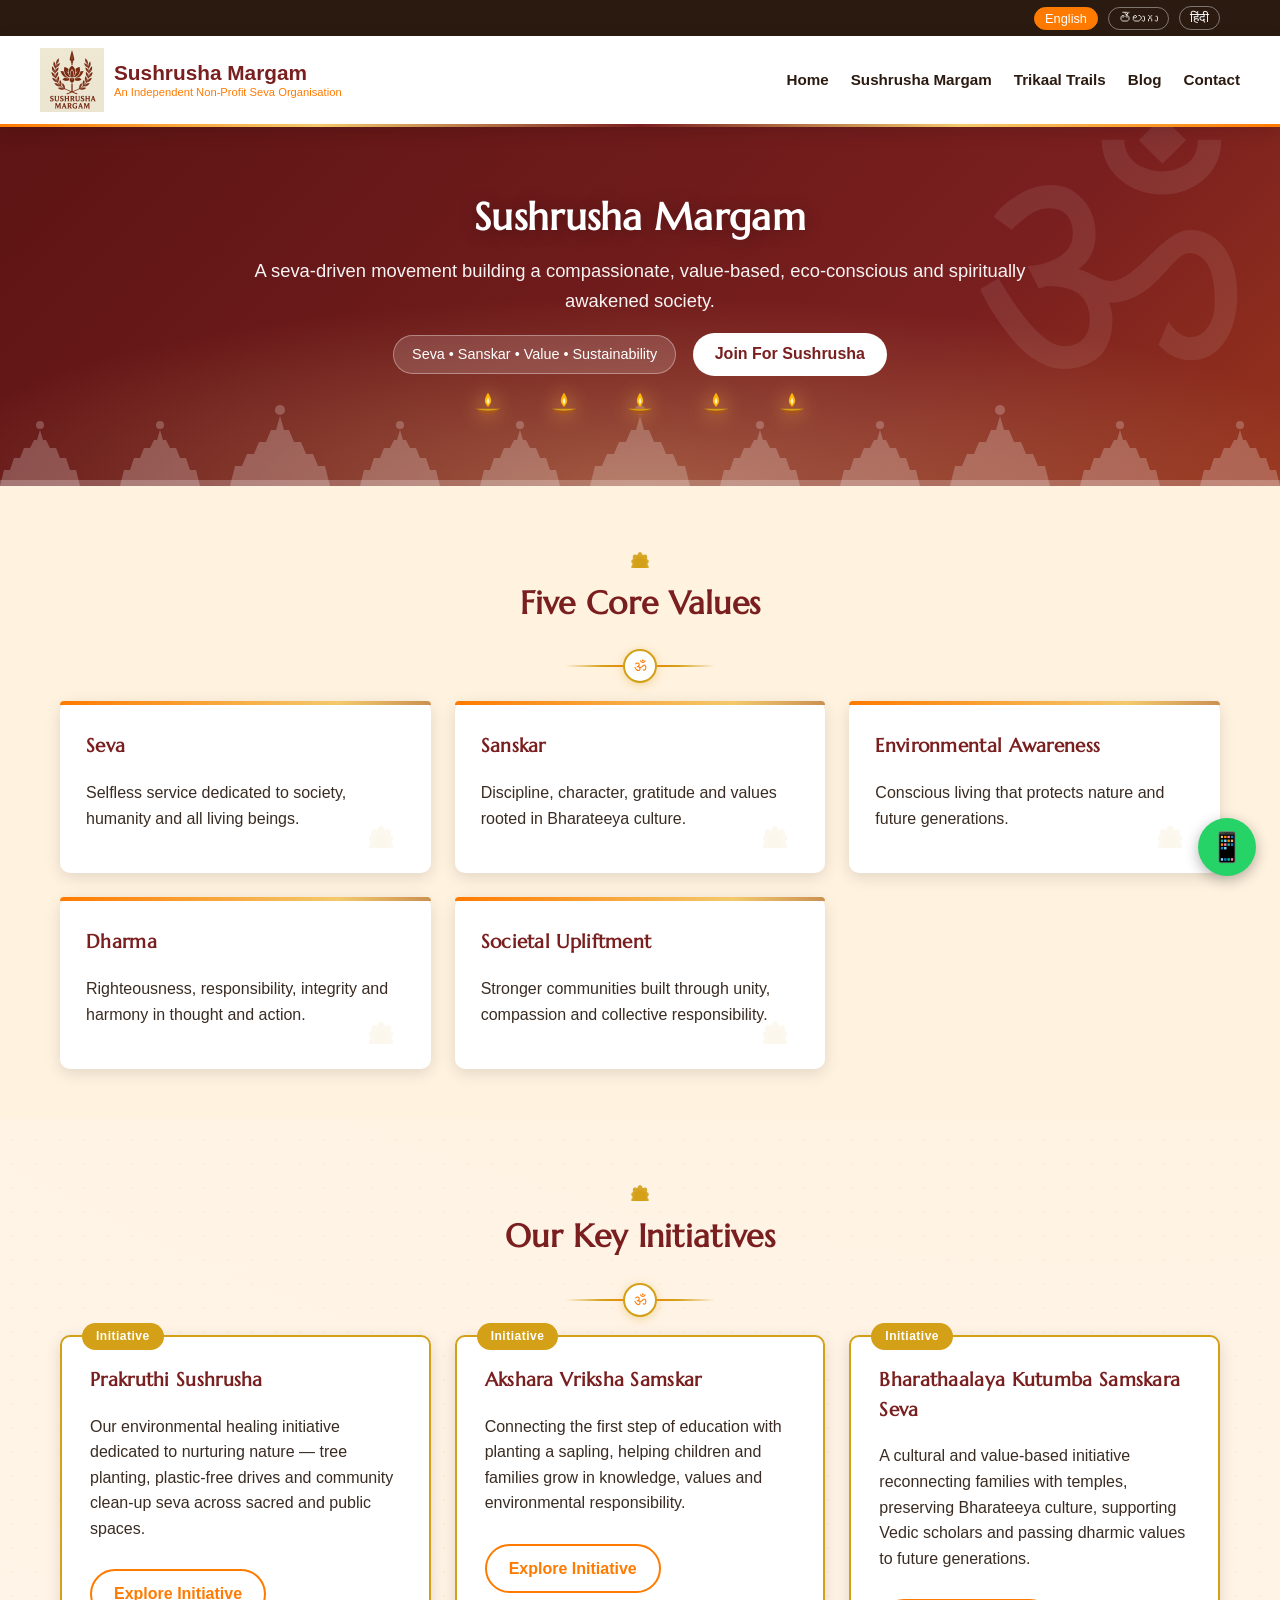
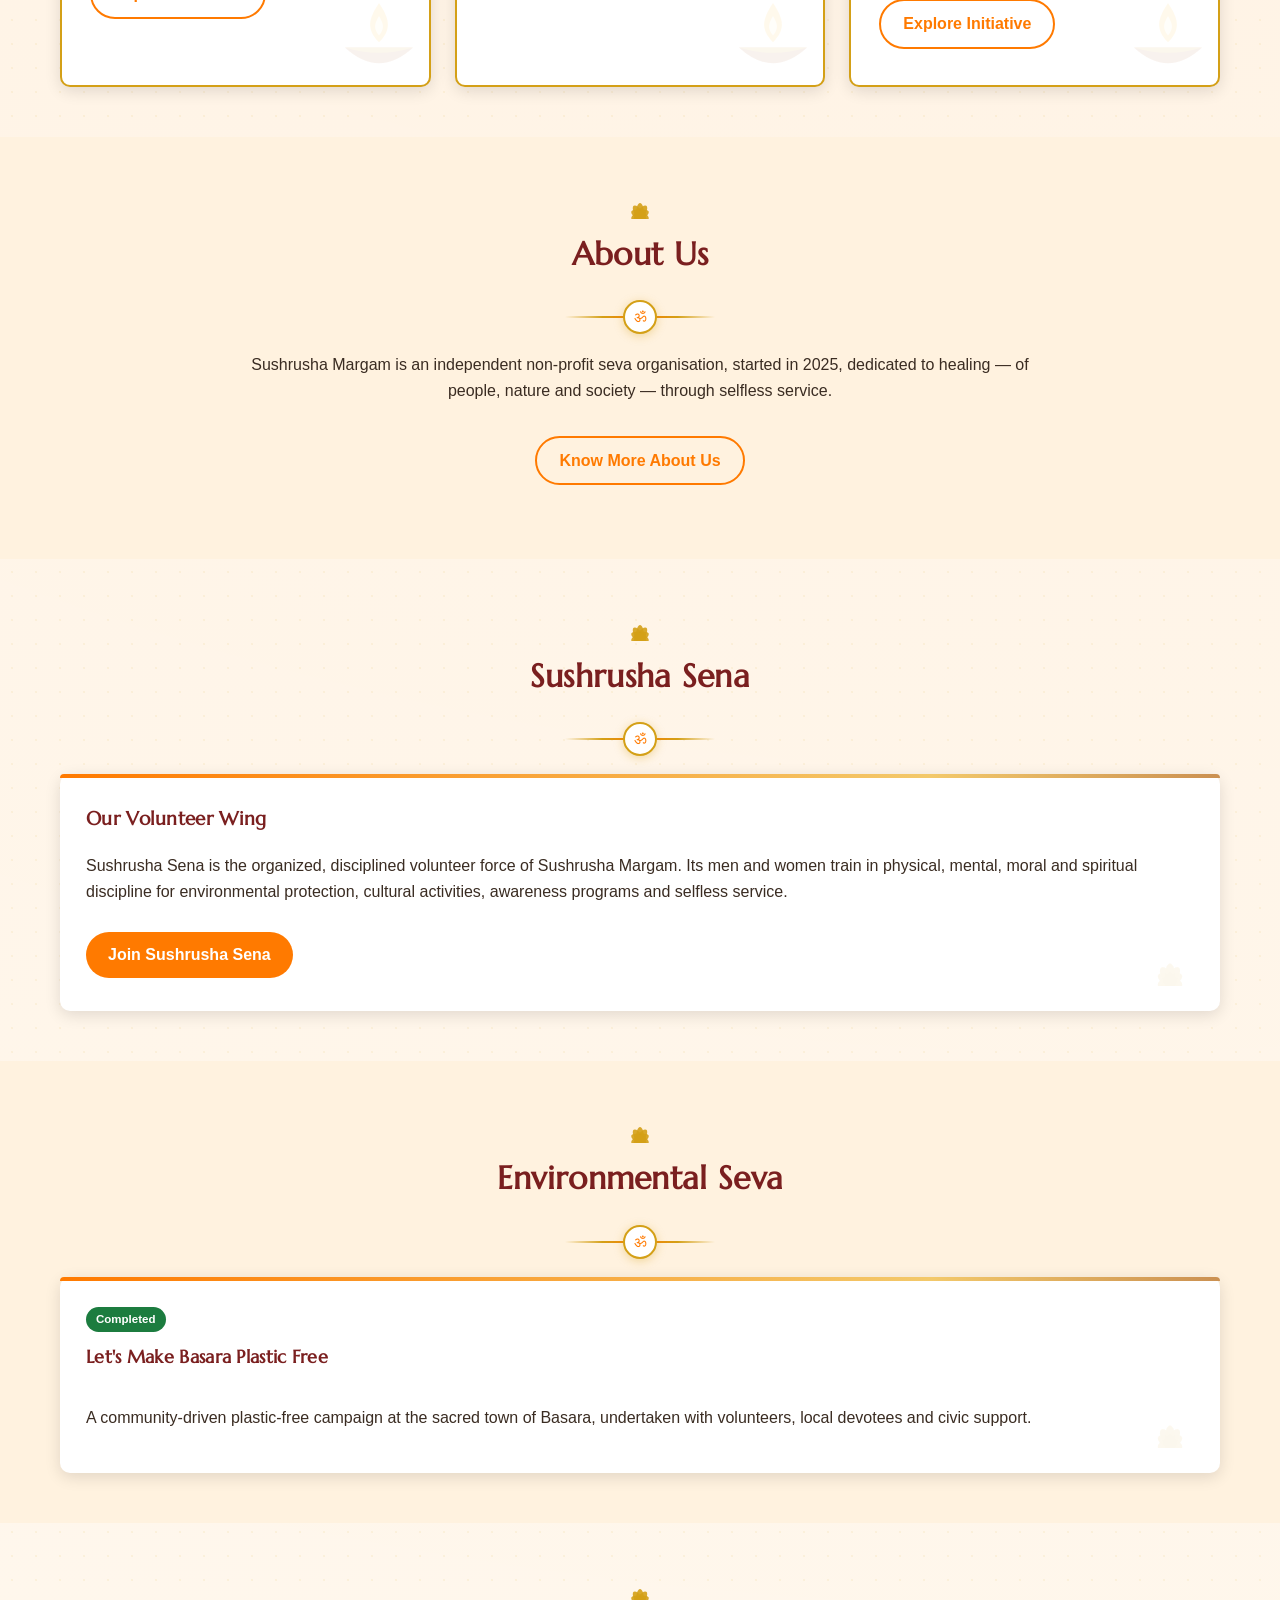
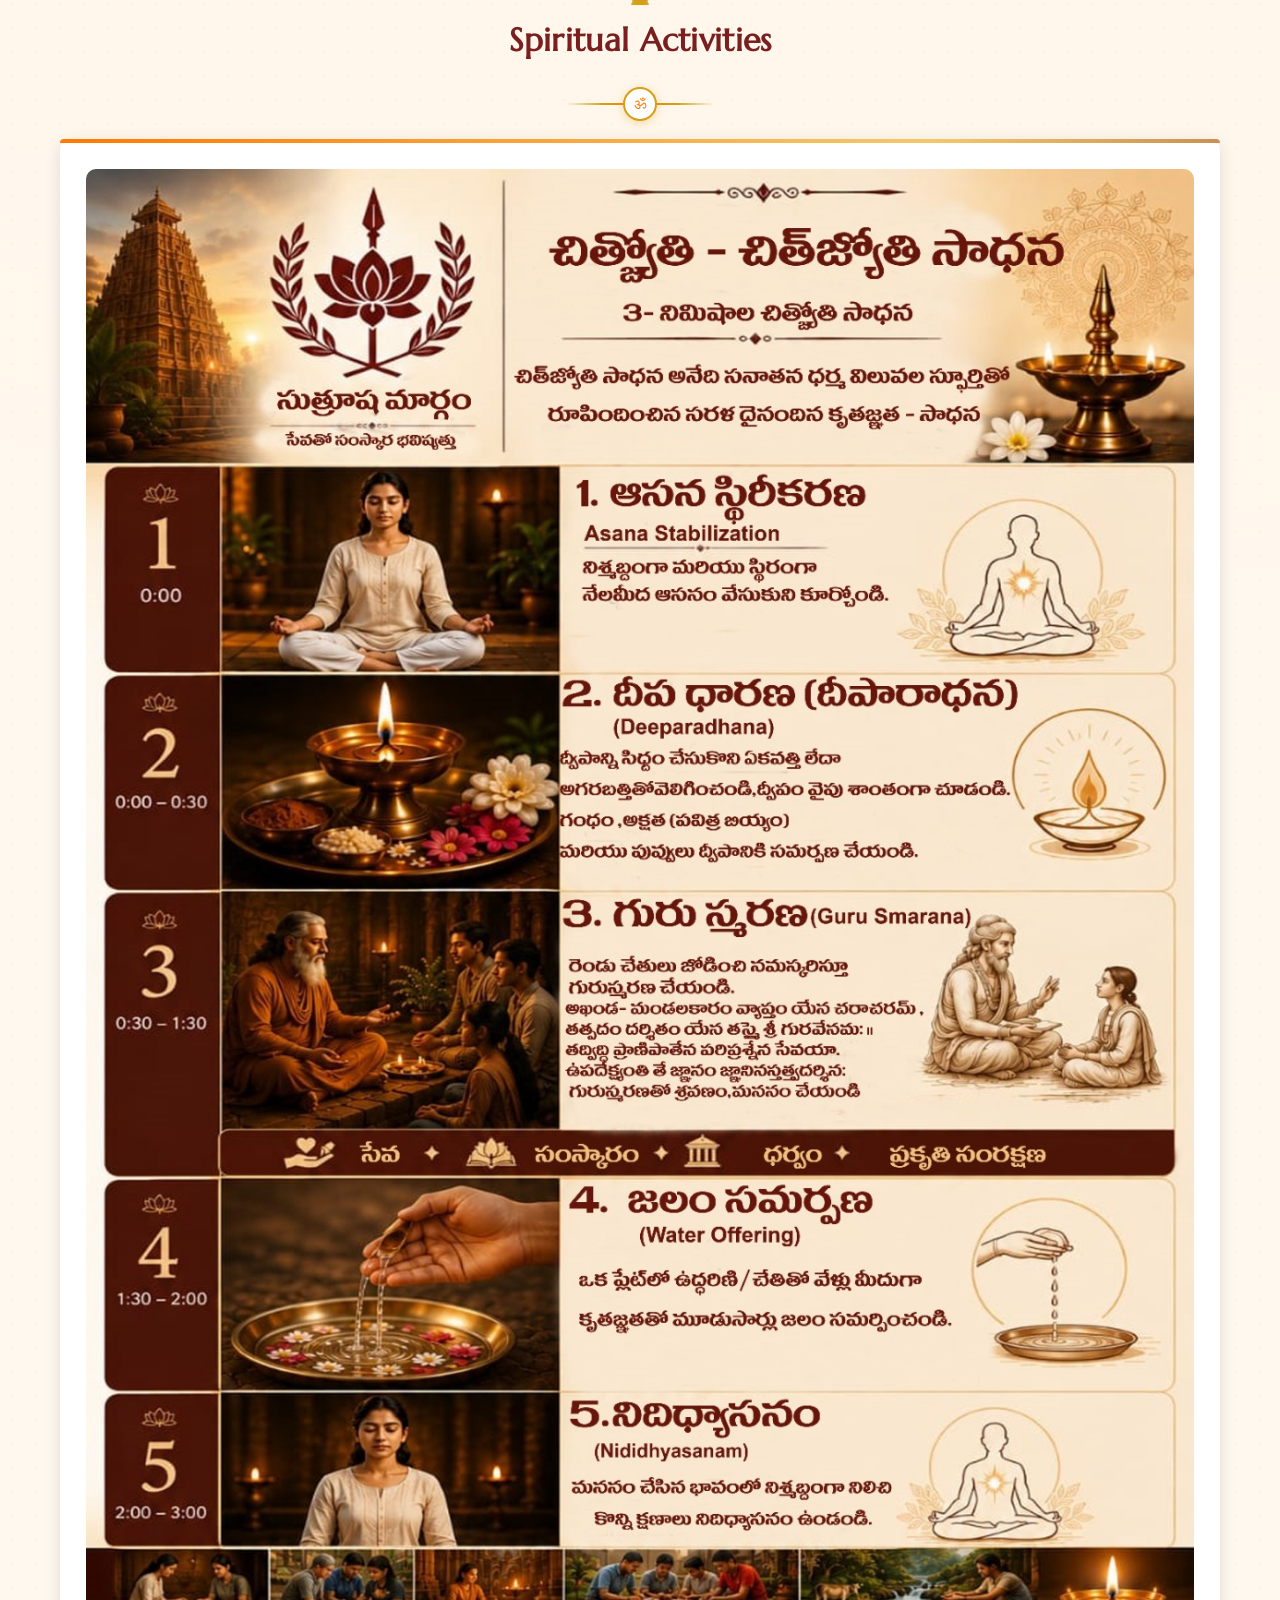
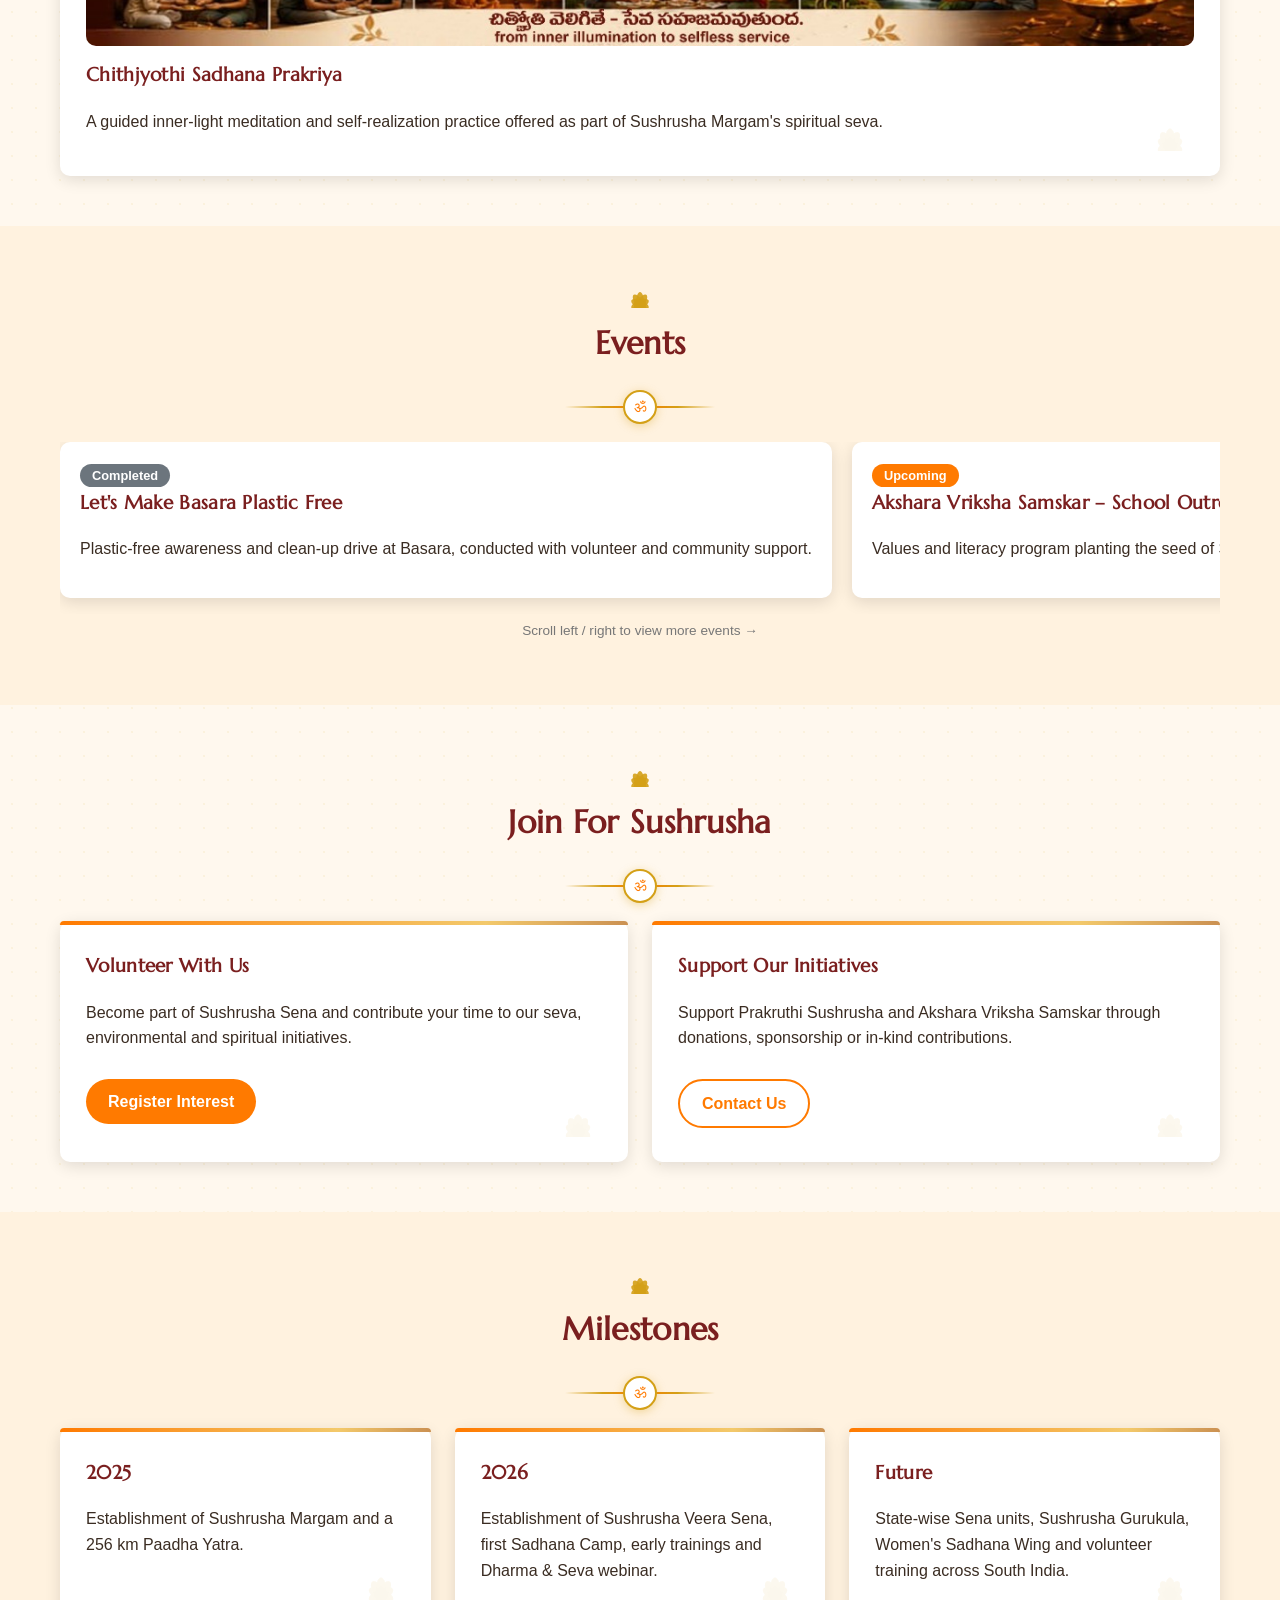
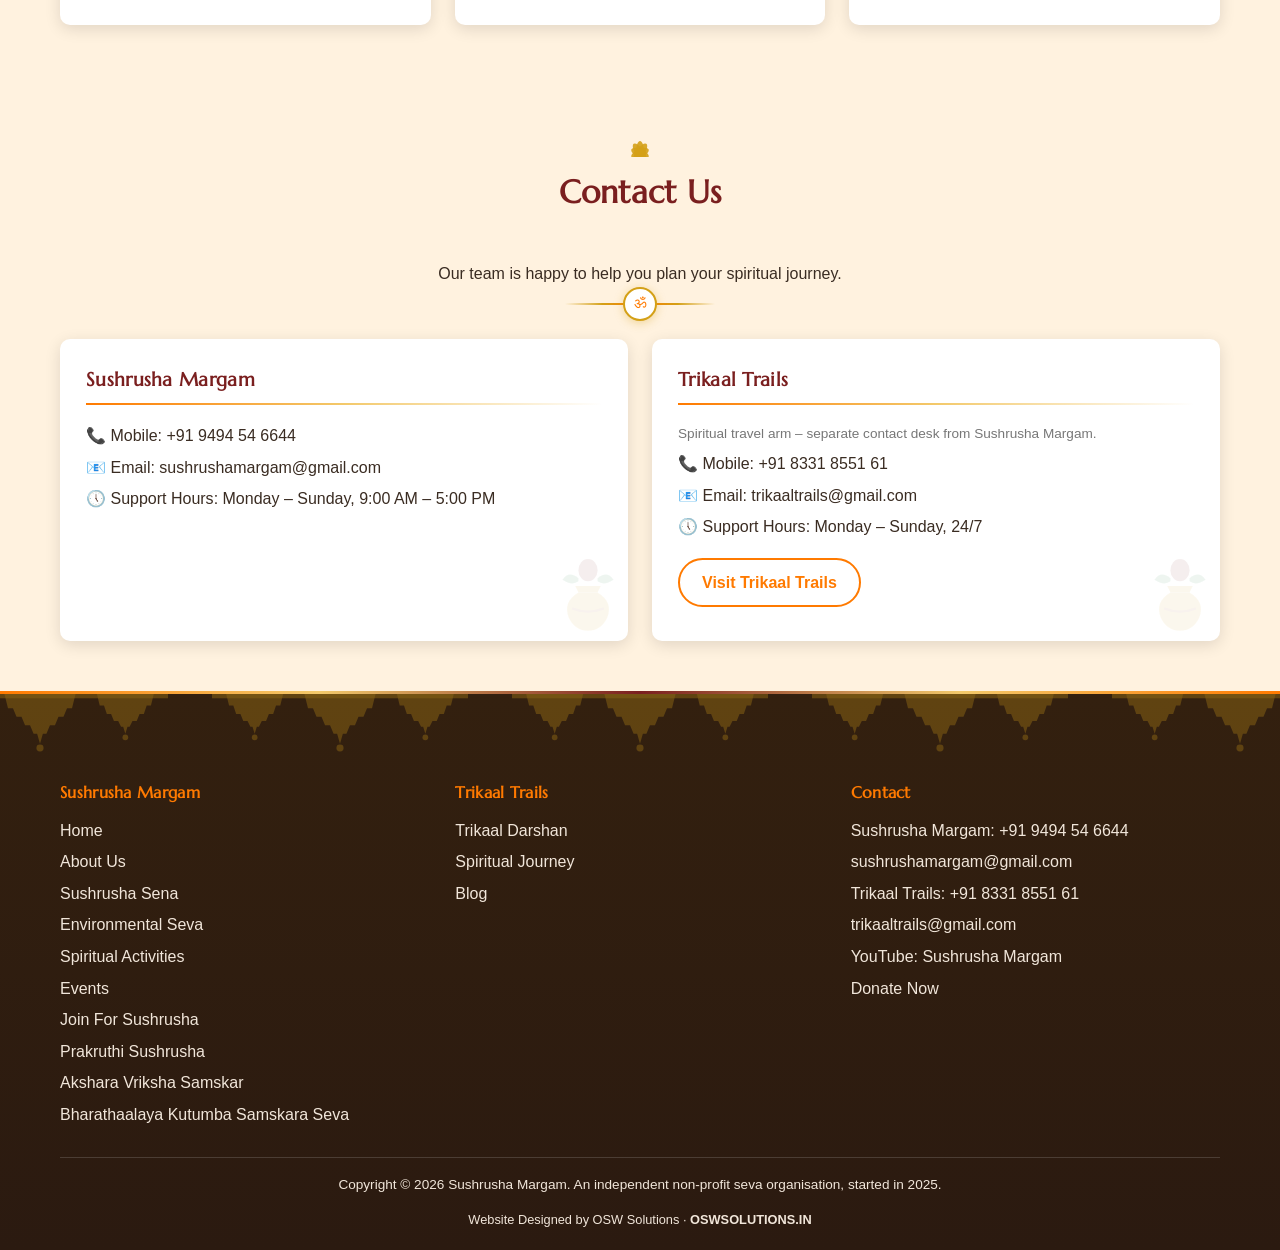
==== index.html @ a2e9e889 "Initial commit: Orion Solwings site Static site with landing page, about, blog, and program pages (T" ====
<!DOCTYPE html>
<html lang="en">
<head>
<meta charset="UTF-8">
<meta name="viewport" content="width=device-width, initial-scale=1.0">
<title>Sushrusha Margam &ndash; Seva, Nature &amp; Spirituality</title>
<link rel="stylesheet" href="css/style.css">
</head>
<body>

<div class="lang-bar">
  <div class="container">
    <button data-lang="en" class="active">English</button>
    <button data-lang="te">తెలుగు</button>
    <button data-lang="hi">हिंदी</button>
  </div>
</div>

<header class="site-header">
  <div class="container nav-wrap">
    <div class="logo">
      <img src="assets/sushrusha margam.jpeg" alt="Sushrusha Margam logo">
      <span class="logo-copy">Sushrusha Margam
      <span class="sub">An Independent Non-Profit Seva Organisation</span>
      </span>
    </div>
    <button class="nav-toggle" aria-label="Toggle navigation">&#9776;</button>
    <nav class="main-nav">
      <ul>
        <li><a href="index.html" data-i18n="nav.home">Home</a></li>
        <li class="has-dropdown">
          <a href="#sushrusha" data-i18n="nav.sushrusha">Sushrusha Margam</a>
          <ul class="dropdown-menu">
            <li><a href="about.html">About Us</a></li>
            <li><a href="#sena">Sushrusha Sena</a></li>
            <li><a href="prakruthi-sushrusha.html">Environmental Seva</a></li>
            <li><a href="#spiritual">Spiritual Activities</a></li>
            <li><a href="#events">Events</a></li>
            <li><a href="#join">Join Sushrusha</a></li>
          </ul>
        </li>
        <li class="has-dropdown">
          <a href="trikaal-trails.html" data-i18n="nav.trikaal">Trikaal Trails</a>
          <ul class="dropdown-menu">
            <li><a href="trikaal-trails.html#journeys" data-i18n="nav.trikaalDarshan">Trikaal Darshan</a></li>
            <li><a href="trikaal-trails.html#packages" data-i18n="nav.spiritualJourney">Spiritual Journey</a></li>
          </ul>
        </li>
        <li><a href="blog.html" data-i18n="nav.blog">Blog</a></li>
        <li><a href="#contact" data-i18n="nav.contact">Contact</a></li>
      </ul>
    </nav>
  </div>
</header>

<section class="hero" id="sushrusha">
  <div class="container">
    <h1 data-i18n="home.hero.title">Sushrusha Margam</h1>
    <p class="tagline">A seva-driven movement building a compassionate, value-based, eco-conscious and spiritually awakened society.</p>
    <div class="badge">Seva &bull; Sanskar &bull; Value &bull; Sustainability</div>
    <a href="https://forms.gle/1nZTn87Z29sHKEpX9" class="btn hero-btn" target="_blank" rel="noopener">Join For Sushrusha</a>
  </div>
</section>

<section class="alt" id="values">
  <div class="container">
    <div class="section-title">
      <h2>Five Core Values</h2>
      <div class="underline"></div>
    </div>
    <div class="grid">
      <div class="card"><h3>Seva</h3><p>Selfless service dedicated to society, humanity and all living beings.</p></div>
      <div class="card"><h3>Sanskar</h3><p>Discipline, character, gratitude and values rooted in Bharateeya culture.</p></div>
      <div class="card"><h3>Environmental Awareness</h3><p>Conscious living that protects nature and future generations.</p></div>
      <div class="card"><h3>Dharma</h3><p>Righteousness, responsibility, integrity and harmony in thought and action.</p></div>
      <div class="card"><h3>Societal Upliftment</h3><p>Stronger communities built through unity, compassion and collective responsibility.</p></div>
    </div>
  </div>
</section>

<!-- ===== Two Key Initiatives (highlighted) ===== -->
<section>
  <div class="container">
    <div class="section-title">
      <h2 data-i18n="home.initiatives.title">Our Key Initiatives</h2>
      <div class="underline"></div>
    </div>
    <div class="initiatives">
      <div class="initiative-card">
        <span class="tag" data-i18n="home.initiatives.prakruthi.tag">Initiative</span>
        <h3 data-i18n="home.initiatives.prakruthi.title">Prakruthi Sushrusha</h3>
        <p data-i18n="home.initiatives.prakruthi.desc">Our environmental healing initiative dedicated to nurturing
        nature &mdash; tree planting, plastic-free drives and community clean-up seva across sacred and public
        spaces.</p>
        <a href="prakruthi-sushrusha.html" class="btn outline">Explore Initiative</a>
      </div>
      <div class="initiative-card">
        <span class="tag" data-i18n="home.initiatives.akshara.tag">Initiative</span>
        <h3>Akshara Vriksha Samskar</h3>
        <p>Connecting the first step of education with planting a sapling, helping children and families grow in
        knowledge, values and environmental responsibility.</p>
        <a href="akshara-vriksha-samskar.html" class="btn outline">Explore Initiative</a>
      </div>
      <div class="initiative-card">
        <span class="tag">Initiative</span>
        <h3>Bharathaalaya Kutumba Samskara Seva</h3>
        <p>A cultural and value-based initiative reconnecting families with temples, preserving Bharateeya culture,
        supporting Vedic scholars and passing dharmic values to future generations.</p>
        <a href="bharathaalaya-seva.html" class="btn outline">Explore Initiative</a>
      </div>
    </div>
  </div>
</section>

<!-- ===== About Us ===== -->
<section class="alt" id="about">
  <div class="container">
    <div class="section-title">
      <h2 data-i18n="nav.about">About Us</h2>
      <div class="underline"></div>
    </div>
    <p data-i18n="home.footer.about" style="max-width:800px;margin:0 auto;text-align:center;">Sushrusha Margam is an
  independent, non-profit, dharma-based spiritual seva organization dedicated to nurturing disciplined individuals,
  responsible families and value-based communities through Seva, Dharma, discipline and spiritual awareness.</p>
    <p style="text-align:center;margin-top:20px;"><a href="about.html" class="btn outline">Know More About Us</a></p>
  </div>
</section>

<!-- ===== Sushrusha Sena ===== -->
<section id="sena">
  <div class="container">
    <div class="section-title">
      <h2 data-i18n="nav.sena">Sushrusha Sena</h2>
      <div class="underline"></div>
    </div>
    <div class="grid">
      <div class="card">
        <h3>Our Volunteer Wing</h3>
        <p>Sushrusha Sena is the organized, disciplined volunteer force of Sushrusha Margam. Its men and women train
        in physical, mental, moral and spiritual discipline for environmental protection, cultural activities,
        awareness programs and selfless service.</p>
        <a href="https://forms.gle/1nZTn87Z29sHKEpX9" class="btn" target="_blank" rel="noopener">Join Sushrusha Sena</a>
      </div>
    </div>
  </div>
</section>

<!-- ===== Environmental Seva ===== -->
<section class="alt" id="environmental">
  <div class="container">
    <div class="section-title">
      <h2 data-i18n="home.env.title">Environmental Seva</h2>
      <div class="underline"></div>
    </div>
    <div class="grid">
      <div class="card package-card">
        <span class="status" data-i18n="home.env.basara.status">Completed</span>
        <h3 data-i18n="home.env.basara.title">Let's Make Basara Plastic Free</h3>
        <p data-i18n="home.env.basara.desc">A community-driven plastic-free campaign at the sacred town of Basara,
        undertaken with volunteers, local devotees and civic support.</p>
      </div>
    </div>
  </div>
</section>

<!-- ===== Spiritual Activities ===== -->
<section id="spiritual">
  <div class="container">
    <div class="section-title">
      <h2 data-i18n="nav.spiritual">Spiritual Activities</h2>
      <div class="underline"></div>
    </div>
    <div class="grid">
      <div class="card">
        <img class="responsive" src="assets/WhatsApp Image 2026-08-13 at 3.52.43 PM.jpeg"
             alt="Chithjyothi Sadhana Prakriya"
             style="border-radius:var(--radius);margin-bottom:14px;">
        <h3 data-i18n="home.chithjyothi.title">Chithjyothi Sadhana Prakriya</h3>
        <p data-i18n="home.chithjyothi.desc">A guided inner-light meditation and self-realization practice offered
        as part of Sushrusha Margam's spiritual seva.</p>
      </div>
    </div>
  </div>
</section>

<!-- ===== Events (left-to-right scroll) ===== -->
<section class="alt" id="events">
  <div class="container">
    <div class="section-title">
      <h2 data-i18n="home.events.title">Events</h2>
      <div class="underline"></div>
    </div>
    <div class="events-scroll scroll-x">
      <div class="event-card">
        <span class="status-pill completed">Completed</span>
        <h3>Let's Make Basara Plastic Free</h3>
        <p>Plastic-free awareness and clean-up drive at Basara, conducted with volunteer and community support.</p>
      </div>
      <div class="event-card">
        <span class="status-pill upcoming">Upcoming</span>
        <h3>Akshara Vriksha Samskar &ndash; School Outreach</h3>
        <p>Values and literacy program planting the seed of Samskaram among young students.</p>
      </div>
      <div class="event-card">
        <span class="status-pill upcoming">Upcoming</span>
        <h3>Prakruthi Sushrusha &ndash; Tree Plantation Drive</h3>
        <p>Community tree-planting seva across public spaces and temple surroundings.</p>
      </div>
      <div class="event-card">
        <span class="status-pill upcoming">Upcoming</span>
        <h3>Chithjyothi Sadhana Prakriya &ndash; Meditation Camp</h3>
        <p>A guided group session of the inner-light meditation practice, open to all devotees.</p>
      </div>
    </div>
    <p class="scroll-hint" data-i18n="home.events.hint">Scroll left / right to view more events &rarr;</p>
  </div>
</section>

<!-- ===== Join For Sushrusha ===== -->
<section id="join">
  <div class="container">
    <div class="section-title">
      <h2 data-i18n="nav.join">Join For Sushrusha</h2>
      <div class="underline"></div>
    </div>
    <div class="grid">
      <div class="card">
        <h3>Volunteer With Us</h3>
        <p>Become part of Sushrusha Sena and contribute your time to our seva, environmental and spiritual
        initiatives.</p>
        <a href="https://forms.gle/1nZTn87Z29sHKEpX9" class="btn" target="_blank" rel="noopener">Register Interest</a>
      </div>
      <div class="card">
        <h3>Support Our Initiatives</h3>
        <p>Support Prakruthi Sushrusha and Akshara Vriksha Samskar through donations, sponsorship or in-kind
        contributions.</p>
        <a href="#contact" class="btn outline">Contact Us</a>
      </div>
    </div>
  </div>
</section>

<section class="alt" id="milestones">
  <div class="container">
    <div class="section-title">
      <h2>Milestones</h2>
      <div class="underline"></div>
    </div>
    <div class="grid">
      <div class="card"><h3>2025</h3><p>Establishment of Sushrusha Margam and a 256 km Paadha Yatra.</p></div>
      <div class="card"><h3>2026</h3><p>Establishment of Sushrusha Veera Sena, first Sadhana Camp, early trainings and Dharma &amp; Seva webinar.</p></div>
      <div class="card"><h3>Future</h3><p>State-wise Sena units, Sushrusha Gurukula, Women's Sadhana Wing and volunteer training across South India.</p></div>
    </div>
  </div>
</section>

<!-- ===== Contact ===== -->
<section class="alt" id="contact">
  <div class="container">
    <div class="section-title">
      <h2 data-i18n="contact.title">Contact Us</h2>
      <p data-i18n="contact.desc">Our team is happy to help you plan your spiritual journey.</p>
      <div class="underline"></div>
    </div>
    <div class="contact-grid">
      <div class="contact-card">
        <h3 data-i18n="contact.sushrusha">Sushrusha Margam</h3>
        <p>&#128222; <span data-i18n="contact.mobile">Mobile</span>: +91 9494 54 6644</p>
        <p>&#128231; <span data-i18n="contact.email">Email</span>: sushrushamargam@gmail.com</p>
        <p>&#128340; <span data-i18n="contact.hours">Support Hours</span>: <span data-i18n="contact.sushrushaHours">Monday &ndash; Sunday, 9:00 AM &ndash; 5:00 PM</span></p>
      </div>
      <div class="contact-card">
        <h3 data-i18n="contact.trikaal">Trikaal Trails</h3>
        <p style="font-size:0.85rem;color:#777;">Spiritual travel arm &ndash; separate contact desk from Sushrusha Margam.</p>
        <p>&#128222; <span data-i18n="contact.mobile">Mobile</span>: +91 8331 8551 61</p>
        <p>&#128231; <span data-i18n="contact.email">Email</span>: trikaaltrails@gmail.com</p>
        <p>&#128340; <span data-i18n="contact.hours">Support Hours</span>: <span data-i18n="contact.trikaalHours">Monday &ndash; Sunday, 9:00 AM &ndash; 5:00 PM</span></p>
        <a href="trikaal-trails.html" class="btn outline">Visit Trikaal Trails</a>
      </div>
    </div>
  </div>
</section>

<footer class="site-footer">
  <div class="container">
    <div class="footer-grid">
      <div>
        <h4>Sushrusha Margam</h4>
        <ul>
          <li><a href="index.html">Home</a></li>
          <li><a href="about.html">About Us</a></li>
          <li><a href="#sena">Sushrusha Sena</a></li>
          <li><a href="#environmental">Environmental Seva</a></li>
          <li><a href="#spiritual">Spiritual Activities</a></li>
          <li><a href="#events">Events</a></li>
          <li><a href="#join">Join For Sushrusha</a></li>
          <li><a href="prakruthi-sushrusha.html">Prakruthi Sushrusha</a></li>
          <li><a href="akshara-vriksha-samskar.html">Akshara Vriksha Samskar</a></li>
          <li><a href="bharathaalaya-seva.html">Bharathaalaya Kutumba Samskara Seva</a></li>
        </ul>
      </div>
      <div>
        <h4>Trikaal Trails</h4>
        <ul>
          <li><a href="trikaal-trails.html">Trikaal Darshan</a></li>
          <li><a href="trikaal-trails.html#packages">Spiritual Journey</a></li>
          <li><a href="blog.html">Blog</a></li>
        </ul>
      </div>
      <div>
        <h4>Contact</h4>
        <ul>
          <li>Sushrusha Margam: +91 9494 54 6644</li>
          <li>sushrushamargam@gmail.com</li>
          <li>Trikaal Trails: +91 8331 8551 61</li>
          <li>trikaaltrails@gmail.com</li>
          <li><a href="https://www.youtube.com/@SushrushaMargam" target="_blank" rel="noopener">YouTube: Sushrusha Margam</a></li>
          <li><a href="#contact">Donate Now</a></li>
        </ul>
      </div>
    </div>
    <p class="footer-bottom" data-i18n="footer.copyright">Copyright &copy; 2026 Sushrusha Margam. An independent non-profit seva organisation, started in 2025.</p>
    <p class="footer-credit">Website Designed by OSW Solutions &middot; <a href="https://oswsolutions.in" target="_blank" rel="noopener">OSWSOLUTIONS.IN</a></p>
  </div>
</footer>

<a href="https://wa.me/919494546644" target="_blank" rel="noopener" class="whatsapp-float" aria-label="Chat with Sushrusha Margam on WhatsApp">&#128241;</a>

<script src="js/i18n.js"></script>
<script src="js/main.js"></script>
</body>
</html>
---- css/style.css ----
/* ===== Shared styles for Sushrusha Margam / Trikaal Trails site ===== */
@import url('https://fonts.googleapis.com/css2?family=Marcellus&family=Noto+Serif+Telugu:wght@400;600;700&display=swap');

:root {
  --saffron: #ff7a00;
  --maroon: #7a1f1f;
  --gold: #d4a017;
  --cream: #fff8ee;
  --dark: #2b1a10;
  --text: #3a2c22;
  --green: #1c7c3f;
  --radius: 10px;
  --shadow: 0 4px 16px rgba(0,0,0,0.12);
}

* { box-sizing: border-box; }

body {
  margin: 0;
  font-family: 'Segoe UI', Tahoma, Verdana, sans-serif;
  color: var(--text);
  background: var(--cream);
  line-height: 1.6;
}

h1, h2, h3, h4 { color: var(--maroon); margin-top: 0; }

a { color: var(--saffron); text-decoration: none; }
a:hover { text-decoration: underline; }

img.responsive { max-width: 100%; height: auto; display: block; }

.container {
  max-width: 1200px;
  margin: 0 auto;
  padding: 0 20px;
}

/* ---- Top language bar ---- */
.lang-bar {
  background: var(--dark);
  color: #fff;
  font-size: 0.85rem;
  padding: 6px 0;
}
.lang-bar .container {
  display: flex;
  justify-content: flex-end;
  align-items: center;
  gap: 10px;
}
.lang-bar button {
  background: transparent;
  border: 1px solid rgba(255,255,255,0.4);
  color: #fff;
  padding: 3px 10px;
  border-radius: 20px;
  cursor: pointer;
  font-size: 0.8rem;
}
.lang-bar button.active,
.lang-bar button:hover {
  background: var(--saffron);
  border-color: var(--saffron);
}

/* ---- Header / Nav ---- */
header.site-header {
  background: #fff;
  box-shadow: var(--shadow);
  position: sticky;
  top: 0;
  z-index: 200;
}
.nav-wrap {
  display: flex;
  align-items: center;
  justify-content: space-between;
  padding: 12px 0;
}
.logo { display: flex; align-items: center; gap: 10px; font-weight: 700; color: var(--maroon); font-size: 1.3rem; }
.logo img { width: 64px; height: 64px; object-fit: contain; display: block; }
.logo-copy { display: flex; flex-direction: column; line-height: 1.2; }
.logo span.sub { display: block; font-size: 0.7rem; color: var(--saffron); font-weight: 400; }

nav.main-nav ul {
  list-style: none;
  display: flex;
  gap: 22px;
  margin: 0;
  padding: 0;
  align-items: center;
}
nav.main-nav li { position: relative; }
nav.main-nav a { color: var(--dark); font-weight: 600; font-size: 0.95rem; }
nav.main-nav a:hover { color: var(--saffron); text-decoration: none; }

nav.main-nav .dropdown-menu {
  display: none;
  position: absolute;
  top: 100%;
  left: 0;
  background: #fff;
  box-shadow: var(--shadow);
  border-radius: var(--radius);
  min-width: 200px;
  padding: 8px 0;
  list-style: none;
  margin: 0;
}
nav.main-nav li:hover .dropdown-menu { display: block; }
nav.main-nav .dropdown-menu li a { display: block; padding: 8px 16px; font-weight: 500; }

.nav-toggle { display: none; background: none; border: none; font-size: 1.6rem; cursor: pointer; color: var(--maroon); }

/* ---- Hero ---- */
.hero {
  background: linear-gradient(135deg, var(--maroon), var(--saffron));
  color: #fff;
  padding: 60px 0;
  text-align: center;
}
.hero h1 { color: #fff; font-size: 2.4rem; margin-bottom: 8px; }
.hero p.tagline { font-size: 1.15rem; opacity: 0.95; max-width: 800px; margin: 0 auto; }
.hero .badge { display: inline-block; margin-top: 14px; background: rgba(255,255,255,0.15); padding: 8px 18px; border-radius: 30px; font-size: 0.9rem; }
.hero .hero-btn { margin-left: 10px; background: #fff; color: var(--maroon); }
.hero .hero-btn:hover { background: var(--gold); color: #fff; }

/* ---- Tabs (Journey / Spiritual / Alone) ---- */
.tabs-nav {
  display: flex;
  justify-content: center;
  gap: 10px;
  flex-wrap: wrap;
  margin: 30px 0 10px;
}
.tabs-nav button {
  background: #fff;
  border: 2px solid var(--saffron);
  color: var(--saffron);
  padding: 10px 26px;
  border-radius: 30px;
  font-weight: 700;
  cursor: pointer;
  transition: 0.2s;
}
.tabs-nav button.active, .tabs-nav button:hover {
  background: var(--saffron);
  color: #fff;
}
.tab-panel { display: none; background: #fff; border-radius: var(--radius); box-shadow: var(--shadow); padding: 30px; max-width: 800px; margin: 0 auto 40px; text-align: center; }
.tab-panel.active { display: block; }
.tab-panel .callout { color: var(--maroon); font-weight: 800; letter-spacing: 1px; margin-top: 10px; font-size: 1.1rem; }

/* ---- Sections ---- */
section { padding: 50px 0; }
section.alt { background: #fff2df; }
.content-page .prose { max-width: 900px; }
.content-page .prose h2 { margin-bottom: 14px; }
.content-page .prose h3 { margin-top: 26px; }
.content-page .prose ul { padding-left: 22px; }
.content-page .prose li { margin-bottom: 8px; }
.content-page .callout { color: var(--maroon); font-weight: 800; letter-spacing: 0.4px; }
.section-title { text-align: center; margin-bottom: 34px; }
.section-title h2 { font-size: 2rem; }
.section-title .underline { width: 70px; height: 4px; background: var(--saffron); margin: 10px auto 0; border-radius: 4px; }

/* ---- Cards grid ---- */
.grid { display: grid; grid-template-columns: repeat(auto-fit, minmax(280px, 1fr)); gap: 24px; }
.card {
  background: #fff;
  border-radius: var(--radius);
  box-shadow: var(--shadow);
  padding: 26px;
  border-top: 4px solid var(--saffron);
}
.card ul { padding-left: 20px; margin: 12px 0; }
.card ul li { margin-bottom: 6px; }
.btn {
  display: inline-block;
  background: var(--saffron);
  color: #fff;
  padding: 10px 22px;
  border-radius: 30px;
  font-weight: 700;
  border: none;
  cursor: pointer;
  margin-top: 12px;
}
.btn:hover { background: var(--maroon); color: #fff; text-decoration: none; }
.btn.outline { background: transparent; color: var(--saffron); border: 2px solid var(--saffron); }
.btn.outline:hover { background: var(--saffron); color: #fff; }

/* ---- Initiatives highlight ---- */
.initiatives { display: grid; grid-template-columns: repeat(auto-fit, minmax(300px, 1fr)); gap: 24px; }
.initiative-card {
  background: #fff;
  border: 2px solid var(--gold);
  border-radius: var(--radius);
  padding: 28px;
  box-shadow: var(--shadow);
  position: relative;
}
.initiative-card .tag {
  position: absolute; top: -14px; left: 20px;
  background: var(--gold); color: #fff;
  padding: 4px 14px; border-radius: 20px; font-size: 0.75rem; font-weight: 700; letter-spacing: 0.5px;
}

/* ---- Package cards (Trikaal upcoming packages) ---- */
.package-card { display: flex; flex-direction: column; height: 100%; }
.package-card h3 { font-size: 1.15rem; }
.package-card .status {
  align-self: flex-start;
  background: var(--green);
  color: #fff;
  font-size: 0.72rem;
  font-weight: 700;
  padding: 3px 10px;
  border-radius: 20px;
  margin-bottom: 10px;
}
.package-card .status.completed { background: #6c757d; }
.package-card .meta { font-size: 0.88rem; color: #555; margin: 4px 0; }
.package-card .price { font-weight: 800; color: var(--maroon); font-size: 1.1rem; margin-top: auto; padding-top: 10px; }

/* ---- Journeys table + horizontal scroll ---- */
.scroll-x {
  overflow-x: auto;
  -webkit-overflow-scrolling: touch;
  cursor: grab;
  scroll-behavior: smooth;
  padding-bottom: 10px;
}
.scroll-x:active { cursor: grabbing; }
.scroll-x::-webkit-scrollbar { height: 8px; }
.scroll-x::-webkit-scrollbar-thumb { background: var(--saffron); border-radius: 4px; }

table.journeys-table {
  width: 100%;
  min-width: 700px;
  border-collapse: collapse;
  background: #fff;
  box-shadow: var(--shadow);
  border-radius: var(--radius);
  overflow: hidden;
}
table.journeys-table th, table.journeys-table td {
  padding: 14px 16px;
  text-align: left;
  border-bottom: 1px solid #eee;
  white-space: nowrap;
}
table.journeys-table th { background: var(--maroon); color: #fff; }
table.journeys-table tr:hover td { background: #fff2df; }
.status-pill { padding: 4px 12px; border-radius: 20px; font-size: 0.8rem; font-weight: 700; color: #fff; }
.status-pill.upcoming { background: var(--saffron); }
.status-pill.completed { background: #6c757d; }

.journey-filter { display: flex; justify-content: center; gap: 14px; margin-bottom: 24px; }
.journey-filter button { background: #fff; border: 2px solid var(--maroon); color: var(--maroon); padding: 8px 20px; border-radius: 30px; font-weight: 700; cursor: pointer; }
.journey-filter button.active { background: var(--maroon); color: #fff; }

/* ---- Events left-right scroll ---- */
.events-scroll {
  display: flex;
  gap: 20px;
  overflow-x: auto;
  padding-bottom: 16px;
  scroll-snap-type: x mandatory;
}
.events-scroll .event-card {
  scroll-snap-align: start;
  min-width: 280px;
  background: #fff;
  border-radius: var(--radius);
  box-shadow: var(--shadow);
  padding: 20px;
  flex: 0 0 auto;
}
.events-scroll .event-card .status { display: inline-block; margin-bottom: 8px; }
.scroll-hint { text-align: center; font-size: 0.85rem; color: #777; margin-top: 6px; }

/* ---- Journey detail sections ---- */
.journey-detail { background: #fff; border-radius: var(--radius); box-shadow: var(--shadow); padding: 32px; margin-bottom: 40px; scroll-margin-top: 100px; }
.journey-detail h3 { font-size: 1.5rem; }
.journey-detail .day-block { margin-bottom: 18px; padding-left: 14px; border-left: 3px solid var(--saffron); }
.journey-detail .day-block h4 { margin-bottom: 6px; color: var(--dark); }
.journey-detail .highlights ul { columns: 2; }
.note-box { background: #fff2df; border-left: 4px solid var(--gold); padding: 14px 18px; margin-top: 20px; font-size: 0.9rem; }

/* ---- Contact ---- */
.contact-grid { display: grid; grid-template-columns: repeat(auto-fit, minmax(300px, 1fr)); gap: 24px; }
.contact-card { background: #fff; border-radius: var(--radius); box-shadow: var(--shadow); padding: 26px; }
.contact-card h3 { border-bottom: 2px solid var(--saffron); padding-bottom: 10px; }
.contact-card p { margin: 6px 0; }

form.enquiry { max-width: 600px; margin: 0 auto; background: #fff; padding: 30px; border-radius: var(--radius); box-shadow: var(--shadow); }
form.enquiry input, form.enquiry select, form.enquiry textarea {
  width: 100%; padding: 10px; margin-bottom: 14px; border: 1px solid #ddd; border-radius: 6px; font-family: inherit;
}

/* ---- Footer ---- */
footer.site-footer { background: var(--dark); color: #f1e6da; padding: 40px 0 20px; }
footer.site-footer h4 { color: var(--saffron); margin-bottom: 12px; }
footer.site-footer a { color: #f1e6da; }
.footer-grid { display: grid; grid-template-columns: repeat(auto-fit, minmax(220px, 1fr)); gap: 26px; margin-bottom: 24px; }
.footer-grid ul { list-style: none; padding: 0; margin: 0; }
.footer-grid ul li { margin-bottom: 6px; }
.footer-bottom { text-align: center; border-top: 1px solid rgba(255,255,255,0.15); padding-top: 16px; font-size: 0.85rem; }
.footer-credit { text-align: center; margin: 8px 0 0; font-size: 0.8rem; color: #f1e6da; }
.footer-credit a { color: var(--saffron); font-weight: 700; }
.destinations-list { font-size: 0.85rem; line-height: 1.8; opacity: 0.9; }

/* ---- WhatsApp float ---- */
.whatsapp-float {
  position: fixed;
  bottom: 24px;
  right: 24px;
  background: #25D366;
  width: 58px;
  height: 58px;
  border-radius: 50%;
  display: flex;
  align-items: center;
  justify-content: center;
  box-shadow: 0 4px 14px rgba(0,0,0,0.3);
  z-index: 500;
  font-size: 1.8rem;
  color: #fff;
}
.whatsapp-float:hover { transform: scale(1.08); text-decoration: none; }

/* ---- Responsive ---- */
@media (max-width: 900px) {
  nav.main-nav ul { position: absolute; top: 100%; left: 0; right: 0; background: #fff; flex-direction: column; align-items: flex-start; padding: 10px 20px; box-shadow: var(--shadow); display: none; }
  nav.main-nav ul.open { display: flex; }
  nav.main-nav li { width: 100%; }
  nav.main-nav .dropdown-menu { position: static; box-shadow: none; padding-left: 12px; display: none; }
  nav.main-nav li.open .dropdown-menu { display: block; }
  .nav-toggle { display: block; }
  .journey-detail .highlights ul { columns: 1; }
}

@media (max-width: 520px) {
  .logo img { width: 48px; height: 48px; }
  .logo { font-size: 1.05rem; }
  .logo span.sub { font-size: 0.6rem; }
  .hero .hero-btn { margin: 14px 0 0; }
}

/* =====================================================================
   DEVOTIONAL LAYER
   Temple-inspired typography, gold ornamentation and gentle motion.
   Everything below is additive - it re-skins the base styles above.
   ===================================================================== */

:root {
  --gold-light: #f3c96b;
  --gold-deep: #b8860b;
  --ease-soft: cubic-bezier(0.22, 0.61, 0.36, 1);
}

html { scroll-behavior: smooth; }

/* Fine gold lattice, like a temple floor pattern behind the cream. */
body {
  background-color: var(--cream);
  background-image:
    radial-gradient(circle, rgba(212,160,23,0.10) 0.5px, transparent 1.4px),
    radial-gradient(circle at 85% -10%, rgba(255,122,0,0.07), transparent 55%);
  background-size: 24px 24px, 100% 100%;
}

h1, h2, h3, h4 { font-family: 'Marcellus', 'Georgia', 'Segoe UI', serif; letter-spacing: 0.3px; }
:lang(te) body, html[lang="te"] body { font-family: 'Noto Serif Telugu', 'Segoe UI', sans-serif; }

/* ---- Header: gold thread + sticky shrink ---- */
header.site-header {
  border-bottom: 3px solid transparent;
  border-image: linear-gradient(90deg, var(--saffron), var(--gold-light), var(--maroon), var(--gold-light), var(--saffron)) 1;
  transition: box-shadow 0.35s var(--ease-soft), background 0.35s var(--ease-soft);
}
header.site-header.scrolled { background: rgba(255,255,255,0.94); backdrop-filter: blur(8px); box-shadow: 0 8px 24px rgba(122,31,31,0.16); }

/* Nav links draw a saffron thread on hover. */
nav.main-nav > ul > li > a { position: relative; padding-bottom: 4px; transition: color 0.25s; }
nav.main-nav > ul > li > a::after {
  content: '';
  position: absolute; left: 0; bottom: 0; height: 2px; width: 0;
  background: linear-gradient(90deg, var(--saffron), var(--gold-light));
  border-radius: 2px;
  transition: width 0.3s var(--ease-soft);
}
nav.main-nav > ul > li > a:hover::after { width: 100%; }

@media (min-width: 901px) {
  nav.main-nav .dropdown-menu {
    display: block;
    opacity: 0; visibility: hidden;
    transform: translateY(12px);
    transition: opacity 0.25s var(--ease-soft), transform 0.25s var(--ease-soft), visibility 0.25s;
    border-top: 3px solid var(--saffron);
  }
  nav.main-nav li:hover .dropdown-menu { opacity: 1; visibility: visible; transform: translateY(0); }
  nav.main-nav .dropdown-menu li a { transition: background 0.2s, padding-left 0.25s var(--ease-soft); }
  nav.main-nav .dropdown-menu li a:hover { background: #fff2df; padding-left: 22px; text-decoration: none; }
}

/* ---- Hero: slow aarti-like glow, Om watermark, falling petals ---- */
.hero {
  position: relative;
  overflow: hidden;
  background: linear-gradient(135deg, #5d1414 0%, var(--maroon) 32%, #c4551a 68%, var(--saffron) 100%);
  background-size: 220% 220%;
  animation: auraShift 20s ease-in-out infinite;
}
.hero::before {
  content: '\0950';
  position: absolute; right: 3%; top: 50%;
  transform: translateY(-50%);
  font-size: 20rem; line-height: 1;
  font-family: 'Noto Serif Telugu', serif;
  color: #fff; opacity: 0.08;
  pointer-events: none;
  animation: omBreath 7s ease-in-out infinite;
}
.hero::after {
  content: '';
  position: absolute; left: 50%; bottom: -55%;
  width: 120%; height: 110%;
  transform: translateX(-50%);
  background: radial-gradient(ellipse at center, rgba(255,214,140,0.30), transparent 62%);
  pointer-events: none;
  animation: diyaGlow 5s ease-in-out infinite;
}
.hero .container { position: relative; z-index: 2; }
.hero h1 { text-shadow: 0 2px 18px rgba(0,0,0,0.28); }
.hero .badge {
  border: 1px solid rgba(255,255,255,0.35);
  backdrop-filter: blur(4px);
  animation: badgeGlow 4s ease-in-out infinite;
}

.petal {
  position: absolute; top: -8%;
  width: 10px; height: 14px;
  background: linear-gradient(180deg, var(--gold-light), var(--saffron));
  border-radius: 50% 50% 50% 50% / 60% 60% 40% 40%;
  opacity: 0.75;
  pointer-events: none;
  z-index: 1;
  animation: petalFall linear infinite;
}

/* Badge + button sit on one row: align their middles, not their text baselines. */
.hero .badge, .hero .hero-btn {
  vertical-align: middle;
  margin-top: 18px;
  line-height: 1.4;
}
.hero .hero-btn { margin-left: 12px; }

/* ---- Section titles: gold ornament with an Om medallion ---- */
.section-title h2 { position: relative; display: inline-block; }
.section-title .underline {
  position: relative;
  width: 150px; height: 2px;
  background: linear-gradient(90deg, transparent, var(--gold), var(--saffron), var(--gold), transparent);
  border-radius: 0;
}
.section-title .underline::after {
  content: '\0950';
  position: absolute; left: 50%; top: 50%;
  transform: translate(-50%, -50%);
  width: 30px; height: 30px;
  display: flex; align-items: center; justify-content: center;
  background: #fff;
  color: var(--saffron);
  font-size: 0.95rem;
  border: 2px solid var(--gold);
  border-radius: 50%;
  box-shadow: 0 2px 10px rgba(212,160,23,0.35);
  animation: omSpinGlow 6s ease-in-out infinite;
}

/* ---- Cards: flowing gold crest, lift on hover ---- */
.card, .initiative-card, .contact-card, .journey-detail, .events-scroll .event-card {
  position: relative;
  transition: transform 0.4s var(--ease-soft), box-shadow 0.4s var(--ease-soft);
}
.card { border-top-color: transparent; }
.card::before {
  content: '';
  position: absolute; top: -4px; left: 0; right: 0; height: 4px;
  border-radius: var(--radius) var(--radius) 0 0;
  background: linear-gradient(90deg, var(--saffron), var(--gold-light), var(--maroon), var(--gold-light), var(--saffron));
  background-size: 300% 100%;
  animation: goldFlow 8s linear infinite;
}
.card:hover, .initiative-card:hover, .contact-card:hover, .events-scroll .event-card:hover {
  transform: translateY(-7px);
  box-shadow: 0 18px 38px rgba(122,31,31,0.18);
}
.initiative-card .tag { transition: transform 0.3s var(--ease-soft); }
.initiative-card:hover .tag { transform: translateY(-3px) scale(1.05); }
.contact-card h3 { border-bottom: none; position: relative; }
.contact-card h3::after {
  content: '';
  position: absolute; left: 0; bottom: 0; height: 2px; width: 100%;
  background: linear-gradient(90deg, var(--saffron), var(--gold-light), transparent);
}

/* ---- Buttons: lamp-light sweep ---- */
.btn, .tabs-nav button, .journey-filter button, .lang-bar button {
  position: relative;
  overflow: hidden;
  transition: transform 0.3s var(--ease-soft), background 0.3s, color 0.3s, box-shadow 0.3s;
}
.btn::after {
  content: '';
  position: absolute; top: 0; left: -130%;
  width: 55%; height: 100%;
  background: linear-gradient(120deg, transparent, rgba(255,255,255,0.5), transparent);
  transform: skewX(-22deg);
}
.btn:hover::after { animation: shineSweep 0.85s var(--ease-soft); }
.btn:hover { transform: translateY(-2px); box-shadow: 0 10px 22px rgba(255,122,0,0.32); }
.btn.outline:hover { box-shadow: 0 10px 22px rgba(122,31,31,0.22); }
.tabs-nav button:hover, .journey-filter button:hover { transform: translateY(-2px); box-shadow: 0 8px 18px rgba(255,122,0,0.25); }
.tabs-nav button.active { box-shadow: 0 8px 20px rgba(255,122,0,0.35); }

/* ---- Tabs / panels ---- */
.tab-panel { border-top: 4px solid transparent; }
.tab-panel.active { animation: riseIn 0.5s var(--ease-soft); }
.tab-panel .callout { color: var(--maroon); }

/* ---- Journeys table ---- */
table.journeys-table th { background: linear-gradient(135deg, #5d1414, var(--maroon)); letter-spacing: 0.4px; }
table.journeys-table tbody tr { transition: background 0.3s, box-shadow 0.3s; }
table.journeys-table tbody tr:hover { box-shadow: inset 4px 0 0 var(--saffron); }
.status-pill.upcoming { animation: pillPulse 2.6s ease-in-out infinite; }
.journey-detail .day-block { transition: border-color 0.3s, background 0.3s, padding-left 0.3s var(--ease-soft); border-radius: 0 6px 6px 0; }
.journey-detail .day-block:hover { border-left-color: var(--gold); background: #fff8ee; padding-left: 20px; }
.note-box { position: relative; }

/* ---- Footer: gold thread on top, links slide ---- */
footer.site-footer {
  border-top: 3px solid transparent;
  border-image: linear-gradient(90deg, var(--saffron), var(--gold-light), var(--maroon), var(--gold-light), var(--saffron)) 1;
  background: linear-gradient(180deg, #33200f, var(--dark));
}
.footer-grid ul li a { display: inline-block; transition: transform 0.25s var(--ease-soft), color 0.25s; }
.footer-grid ul li a:hover { transform: translateX(5px); color: var(--saffron); text-decoration: none; }

/* ---- WhatsApp float: gentle prayer-bell pulse ---- */
.whatsapp-float { transition: transform 0.3s var(--ease-soft), box-shadow 0.3s; }
.whatsapp-float::before {
  content: '';
  position: absolute; inset: 0;
  border-radius: 50%;
  box-shadow: 0 0 0 0 rgba(37,211,102,0.55);
  animation: bellRing 2.6s ease-out infinite;
}

/* ---- Back to top (created by main.js) ---- */
.to-top {
  position: fixed; bottom: 96px; right: 24px;
  width: 46px; height: 46px;
  display: flex; align-items: center; justify-content: center;
  background: linear-gradient(135deg, var(--saffron), var(--gold-deep));
  color: #fff; font-size: 1.2rem;
  border: none; border-radius: 50%;
  box-shadow: 0 4px 14px rgba(0,0,0,0.28);
  cursor: pointer; z-index: 499;
  opacity: 0; visibility: hidden; transform: translateY(14px);
  transition: opacity 0.35s var(--ease-soft), transform 0.35s var(--ease-soft), visibility 0.35s;
}
.to-top.show { opacity: 1; visibility: visible; transform: translateY(0); }
.to-top:hover { transform: translateY(-3px) scale(1.06); }

/* ---- Scroll reveal (class applied by main.js, so no-JS pages stay visible) ---- */
.reveal { opacity: 0; transform: translateY(26px); transition: opacity 0.75s var(--ease-soft), transform 0.75s var(--ease-soft); }
.reveal.in-view { opacity: 1; transform: none; }

/* ---- Keyframes ---- */
@keyframes auraShift {
  0%, 100% { background-position: 0% 50%; }
  50% { background-position: 100% 50%; }
}
@keyframes omBreath {
  0%, 100% { opacity: 0.07; transform: translateY(-50%) scale(1); }
  50% { opacity: 0.13; transform: translateY(-50%) scale(1.05); }
}
@keyframes diyaGlow {
  0%, 100% { opacity: 0.55; }
  50% { opacity: 1; }
}
@keyframes badgeGlow {
  0%, 100% { box-shadow: 0 0 0 rgba(255,214,140,0); }
  50% { box-shadow: 0 0 22px rgba(255,214,140,0.55); }
}
@keyframes omSpinGlow {
  0%, 100% { box-shadow: 0 2px 10px rgba(212,160,23,0.35); transform: translate(-50%, -50%) scale(1); }
  50% { box-shadow: 0 2px 20px rgba(255,122,0,0.6); transform: translate(-50%, -50%) scale(1.1); }
}
@keyframes goldFlow {
  0% { background-position: 0% 0; }
  100% { background-position: 300% 0; }
}
@keyframes shineSweep {
  0% { left: -130%; }
  100% { left: 130%; }
}
@keyframes riseIn {
  from { opacity: 0; transform: translateY(18px); }
  to { opacity: 1; transform: none; }
}
@keyframes pillPulse {
  0%, 100% { box-shadow: 0 0 0 0 rgba(255,122,0,0.5); }
  50% { box-shadow: 0 0 0 7px rgba(255,122,0,0); }
}
@keyframes bellRing {
  0% { box-shadow: 0 0 0 0 rgba(37,211,102,0.55); }
  70% { box-shadow: 0 0 0 18px rgba(37,211,102,0); }
  100% { box-shadow: 0 0 0 0 rgba(37,211,102,0); }
}
@keyframes petalFall {
  0% { transform: translateY(0) rotate(0deg); opacity: 0; }
  10% { opacity: 0.8; }
  100% { transform: translateY(420px) rotate(360deg); opacity: 0; }
}

@media (max-width: 900px) {
  .hero::before { font-size: 12rem; right: -4%; }
  .to-top { bottom: 90px; right: 18px; }
}

/* =====================================================================
   DEVOTIONAL ARTWORK
   Hand-drawn inline SVG (embedded as data URIs, so nothing loads from
   the network): temple gopurams, diyas, lotus and kalash motifs.
   ===================================================================== */

:root {
  /* Gopuram skyline - three stepped temple towers on a low wall. */
  --art-gopuram-light: url("data:image/svg+xml,%3Csvg xmlns='http://www.w3.org/2000/svg' viewBox='0 0 360 90'%3E%3Cg fill='%23ffffff' fill-opacity='0.22'%3E%3Cpath d='M20 90 L24 74 L30 74 L34 62 L40 62 L44 52 L50 52 L54 44 L57 44 L60 34 L63 44 L66 44 L70 52 L76 52 L80 62 L86 62 L90 74 L96 74 L100 90 Z'/%3E%3Ccircle cx='60' cy='29' r='4'/%3E%3Cpath d='M130 90 L135 70 L142 70 L147 58 L154 58 L159 46 L166 46 L171 34 L176 34 L180 20 L184 34 L189 34 L194 46 L201 46 L206 58 L213 58 L218 70 L225 70 L230 90 Z'/%3E%3Ccircle cx='180' cy='14' r='5'/%3E%3Cpath d='M260 90 L264 74 L270 74 L274 62 L280 62 L284 52 L290 52 L294 44 L297 44 L300 34 L303 44 L306 44 L310 52 L316 52 L320 62 L326 62 L330 74 L336 74 L340 90 Z'/%3E%3Ccircle cx='300' cy='29' r='4'/%3E%3Crect x='0' y='84' width='360' height='6'/%3E%3C/g%3E%3C/svg%3E");
  --art-gopuram-gold: url("data:image/svg+xml,%3Csvg xmlns='http://www.w3.org/2000/svg' viewBox='0 0 360 90'%3E%3Cg fill='%23d4a017' fill-opacity='0.55'%3E%3Cpath d='M20 90 L24 74 L30 74 L34 62 L40 62 L44 52 L50 52 L54 44 L57 44 L60 34 L63 44 L66 44 L70 52 L76 52 L80 62 L86 62 L90 74 L96 74 L100 90 Z'/%3E%3Ccircle cx='60' cy='29' r='4'/%3E%3Cpath d='M130 90 L135 70 L142 70 L147 58 L154 58 L159 46 L166 46 L171 34 L176 34 L180 20 L184 34 L189 34 L194 46 L201 46 L206 58 L213 58 L218 70 L225 70 L230 90 Z'/%3E%3Ccircle cx='180' cy='14' r='5'/%3E%3Cpath d='M260 90 L264 74 L270 74 L274 62 L280 62 L284 52 L290 52 L294 44 L297 44 L300 34 L303 44 L306 44 L310 52 L316 52 L320 62 L326 62 L330 74 L336 74 L340 90 Z'/%3E%3Ccircle cx='300' cy='29' r='4'/%3E%3Crect x='0' y='84' width='360' height='6'/%3E%3C/g%3E%3C/svg%3E");

  /* Lotus in bloom - five petals. */
  --art-lotus: url("data:image/svg+xml,%3Csvg xmlns='http://www.w3.org/2000/svg' viewBox='0 0 64 34'%3E%3Cg fill='%23d4a017' fill-opacity='0.9'%3E%3Cellipse cx='32' cy='30' rx='4.5' ry='13'/%3E%3Cellipse cx='32' cy='30' rx='4.5' ry='12' transform='rotate(34 32 30)'/%3E%3Cellipse cx='32' cy='30' rx='4.5' ry='12' transform='rotate(-34 32 30)'/%3E%3Cellipse cx='32' cy='30' rx='4.5' ry='10' transform='rotate(66 32 30)'/%3E%3Cellipse cx='32' cy='30' rx='4.5' ry='10' transform='rotate(-66 32 30)'/%3E%3C/g%3E%3C/svg%3E");
  --art-lotus-bullet: url("data:image/svg+xml,%3Csvg xmlns='http://www.w3.org/2000/svg' viewBox='0 0 20 20'%3E%3Cg fill='%23ff7a00'%3E%3Cellipse cx='10' cy='14' rx='2' ry='6'/%3E%3Cellipse cx='10' cy='14' rx='2' ry='5.5' transform='rotate(38 10 14)'/%3E%3Cellipse cx='10' cy='14' rx='2' ry='5.5' transform='rotate(-38 10 14)'/%3E%3C/g%3E%3C/svg%3E");

  /* Diya - lit oil lamp. */
  --art-diya: url("data:image/svg+xml,%3Csvg xmlns='http://www.w3.org/2000/svg' viewBox='0 0 32 32'%3E%3Cpath d='M16 3 C20 9 21 13 16 18 C11 13 12 9 16 3' fill='%23ffb300'/%3E%3Cpath d='M16 8 C17.8 11 18.2 12.8 16 15.4 C13.8 12.8 14.2 11 16 8' fill='%23fff3c4'/%3E%3Cpath d='M3 20 Q16 32 29 20 Z' fill='%23a8541c'/%3E%3Cpath d='M3 20 Q16 24 29 20 Z' fill='%23d4a017'/%3E%3C/svg%3E");

  /* Kalash - sacred pot with coconut and mango leaves. */
  --art-kalash: url("data:image/svg+xml,%3Csvg xmlns='http://www.w3.org/2000/svg' viewBox='0 0 40 52'%3E%3Cellipse cx='20' cy='12' rx='6' ry='7' fill='%237a1f1f'/%3E%3Cpath d='M14 17 Q8 12 4 18 Q10 22 14 19 Z' fill='%231c7c3f'/%3E%3Cpath d='M26 17 Q32 12 36 18 Q30 22 26 19 Z' fill='%231c7c3f'/%3E%3Cpath d='M12 22 h16 l-2 4 h-12 Z' fill='%23d4a017'/%3E%3Cpath d='M14 26 Q4 32 8 42 Q12 50 20 50 Q28 50 32 42 Q36 32 26 26 Z' fill='%23d4a017'/%3E%3Cpath d='M10 36 Q20 40 30 36' stroke='%23a8541c' stroke-width='1.5' fill='none'/%3E%3C/svg%3E");
}

/* ---- Hero artwork (elements injected by main.js) ---- */
.hero-glow {
  position: absolute; left: 50%; bottom: -60%;
  width: 130%; height: 120%;
  transform: translateX(-50%);
  background: radial-gradient(ellipse at center, rgba(255,214,140,0.32), transparent 62%);
  pointer-events: none; z-index: 0;
  animation: diyaGlow 5s ease-in-out infinite;
}
.hero-skyline {
  position: absolute; left: 0; right: 0; bottom: 0;
  height: 90px;
  background-image: var(--art-gopuram-light);
  background-repeat: repeat-x;
  background-position: bottom center;
  background-size: 360px 90px;
  pointer-events: none; z-index: 1;
}
.hero-lamps {
  position: absolute; left: 0; right: 0; bottom: 62px;
  height: 34px;
  display: flex; justify-content: center; gap: 46px;
  pointer-events: none; z-index: 2;
}
.hero-lamps i {
  width: 30px; height: 30px;
  background: var(--art-diya) center/contain no-repeat;
  filter: drop-shadow(0 0 10px rgba(255,190,80,0.85));
  animation: flameFlicker 2.4s ease-in-out infinite;
}
.hero-lamps i:nth-child(2) { animation-delay: 0.5s; }
.hero-lamps i:nth-child(3) { animation-delay: 1s; }
.hero-lamps i:nth-child(4) { animation-delay: 1.5s; }
.hero-lamps i:nth-child(5) { animation-delay: 2s; }
.hero { padding-bottom: 110px; }
.hero::after { content: none; }

/* ---- Lotus above every section heading ---- */
.section-title { position: relative; }
.section-title::before {
  content: '';
  display: block;
  width: 60px; height: 32px;
  margin: 0 auto 10px;
  background: var(--art-lotus) center/contain no-repeat;
  animation: lotusSway 6s ease-in-out infinite;
}

/* ---- Card watermarks (kept inside the box so the gold crest is not clipped) ---- */
.card::after, .initiative-card::after, .contact-card::after {
  content: '';
  position: absolute; right: 8px; bottom: 6px;
  width: 84px; height: 84px;
  opacity: 0.07;
  pointer-events: none;
  transition: opacity 0.4s var(--ease-soft), transform 0.4s var(--ease-soft);
}
.card::after { background: var(--art-lotus) center/contain no-repeat; }
.initiative-card::after { background: var(--art-diya) center/contain no-repeat; }
.contact-card::after { background: var(--art-kalash) center/contain no-repeat; width: 64px; height: 84px; }
.card:hover::after, .initiative-card:hover::after, .contact-card:hover::after {
  opacity: 0.16;
  transform: scale(1.08) rotate(-4deg);
}

/* ---- Lotus bullets in content lists ---- */
.card ul li, .journey-detail .highlights ul li, .content-page .prose ul li, .contact-card ul li {
  list-style-image: var(--art-lotus-bullet);
}

/* ---- Diya marker on each itinerary day ---- */
.journey-detail .day-block h4 { position: relative; padding-left: 26px; }
.journey-detail .day-block h4::before {
  content: '';
  position: absolute; left: 0; top: 50%;
  transform: translateY(-50%);
  width: 20px; height: 20px;
  background: var(--art-diya) center/contain no-repeat;
}

/* ---- Footer crowned with a gold temple skyline ---- */
footer.site-footer { position: relative; padding-top: 86px; }
footer.site-footer::before {
  content: '';
  position: absolute; left: 0; right: 0; top: 0;
  height: 64px;
  background-image: var(--art-gopuram-gold);
  background-repeat: repeat-x;
  background-position: top center;
  background-size: 300px 64px;
  transform: scaleY(-1);
  opacity: 0.5;
  pointer-events: none;
}

/* ---- Note boxes get a small kalash ---- */
.note-box { padding-left: 56px; }
.note-box::before {
  content: '';
  position: absolute; left: 14px; top: 50%;
  transform: translateY(-50%);
  width: 26px; height: 34px;
  background: var(--art-kalash) center/contain no-repeat;
  opacity: 0.75;
}

@keyframes flameFlicker {
  0%, 100% { transform: scale(1) translateY(0); filter: drop-shadow(0 0 8px rgba(255,190,80,0.8)); }
  50% { transform: scale(1.09) translateY(-2px); filter: drop-shadow(0 0 16px rgba(255,205,110,1)); }
}
@keyframes lotusSway {
  0%, 100% { transform: scale(1) rotate(0deg); }
  50% { transform: scale(1.07) rotate(3deg); }
}

@media (max-width: 700px) {
  .hero-lamps { gap: 24px; }
  .hero-lamps i:nth-child(n+4) { display: none; }
}

/* Respect users who prefer less motion. */
@media (prefers-reduced-motion: reduce) {
  * { animation-duration: 0.001ms !important; animation-iteration-count: 1 !important; transition-duration: 0.001ms !important; scroll-behavior: auto !important; }
  .reveal { opacity: 1; transform: none; }
  .petal { display: none; }
}
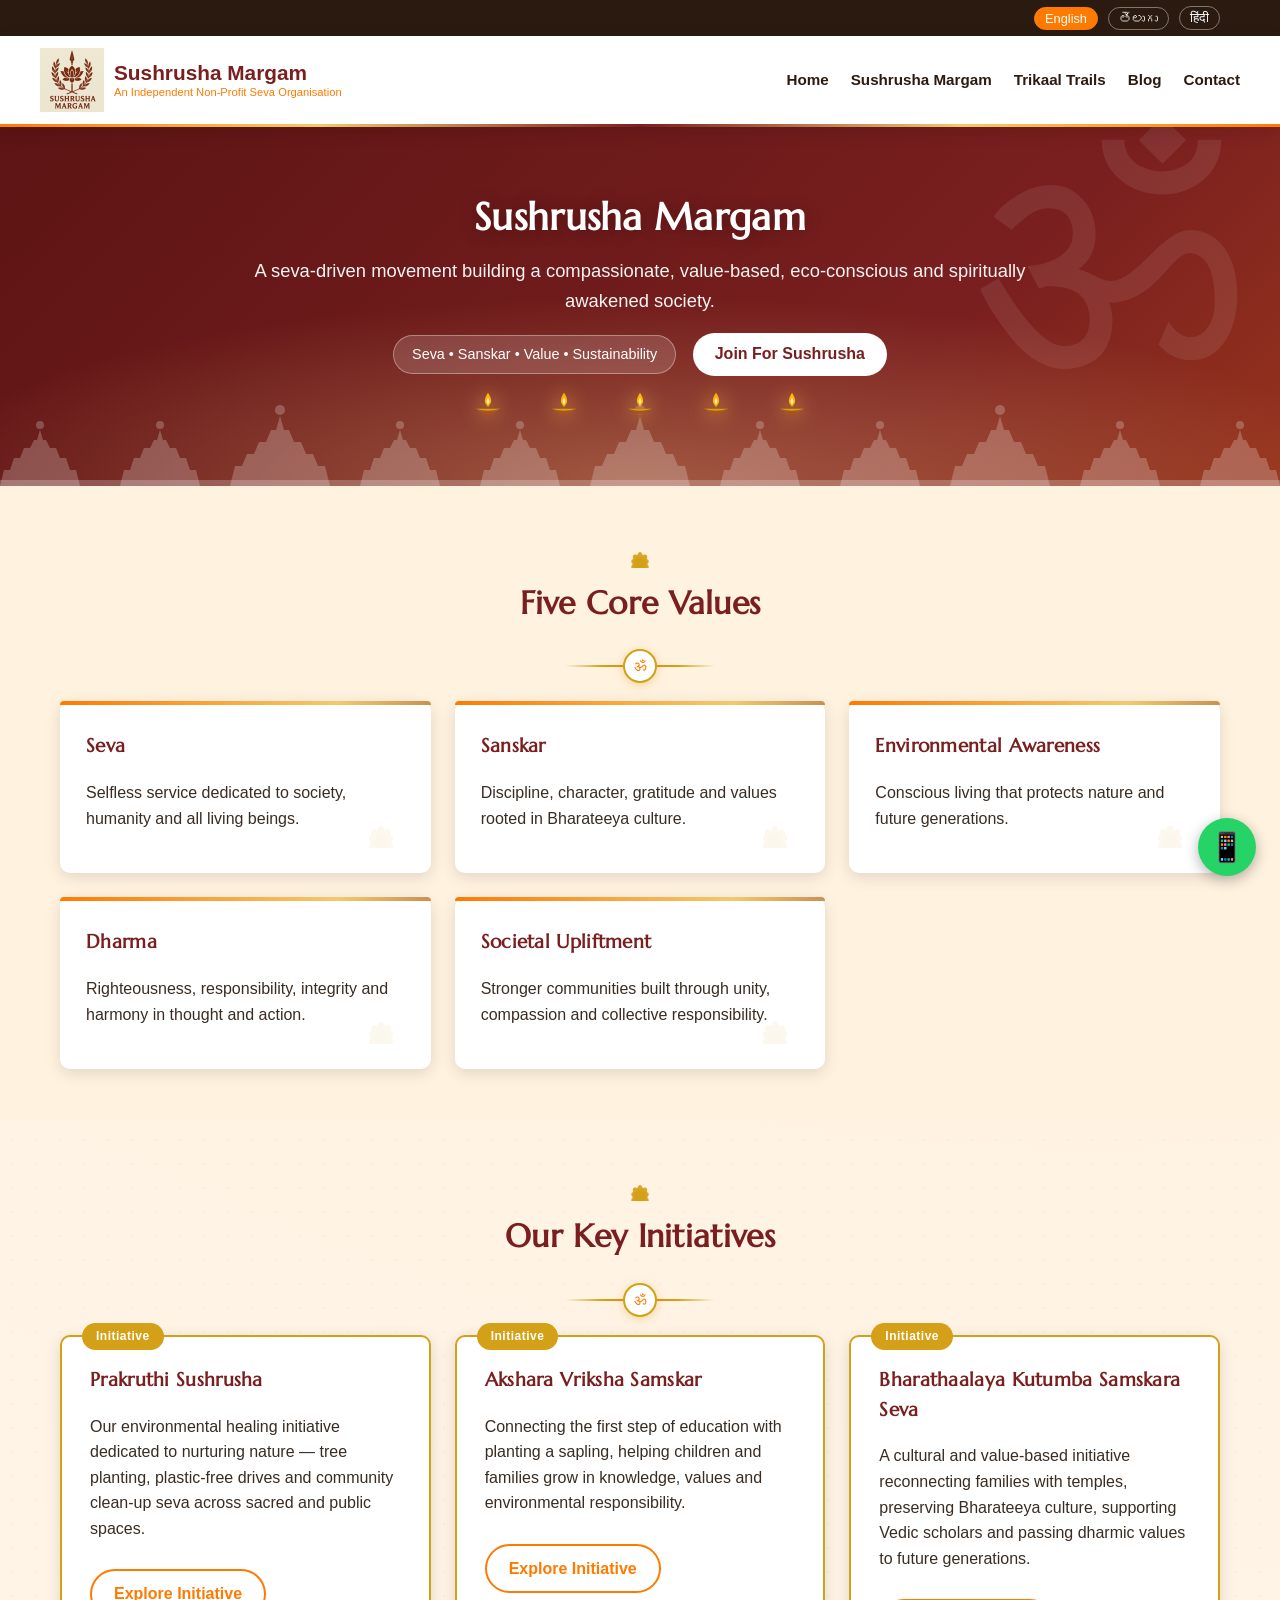
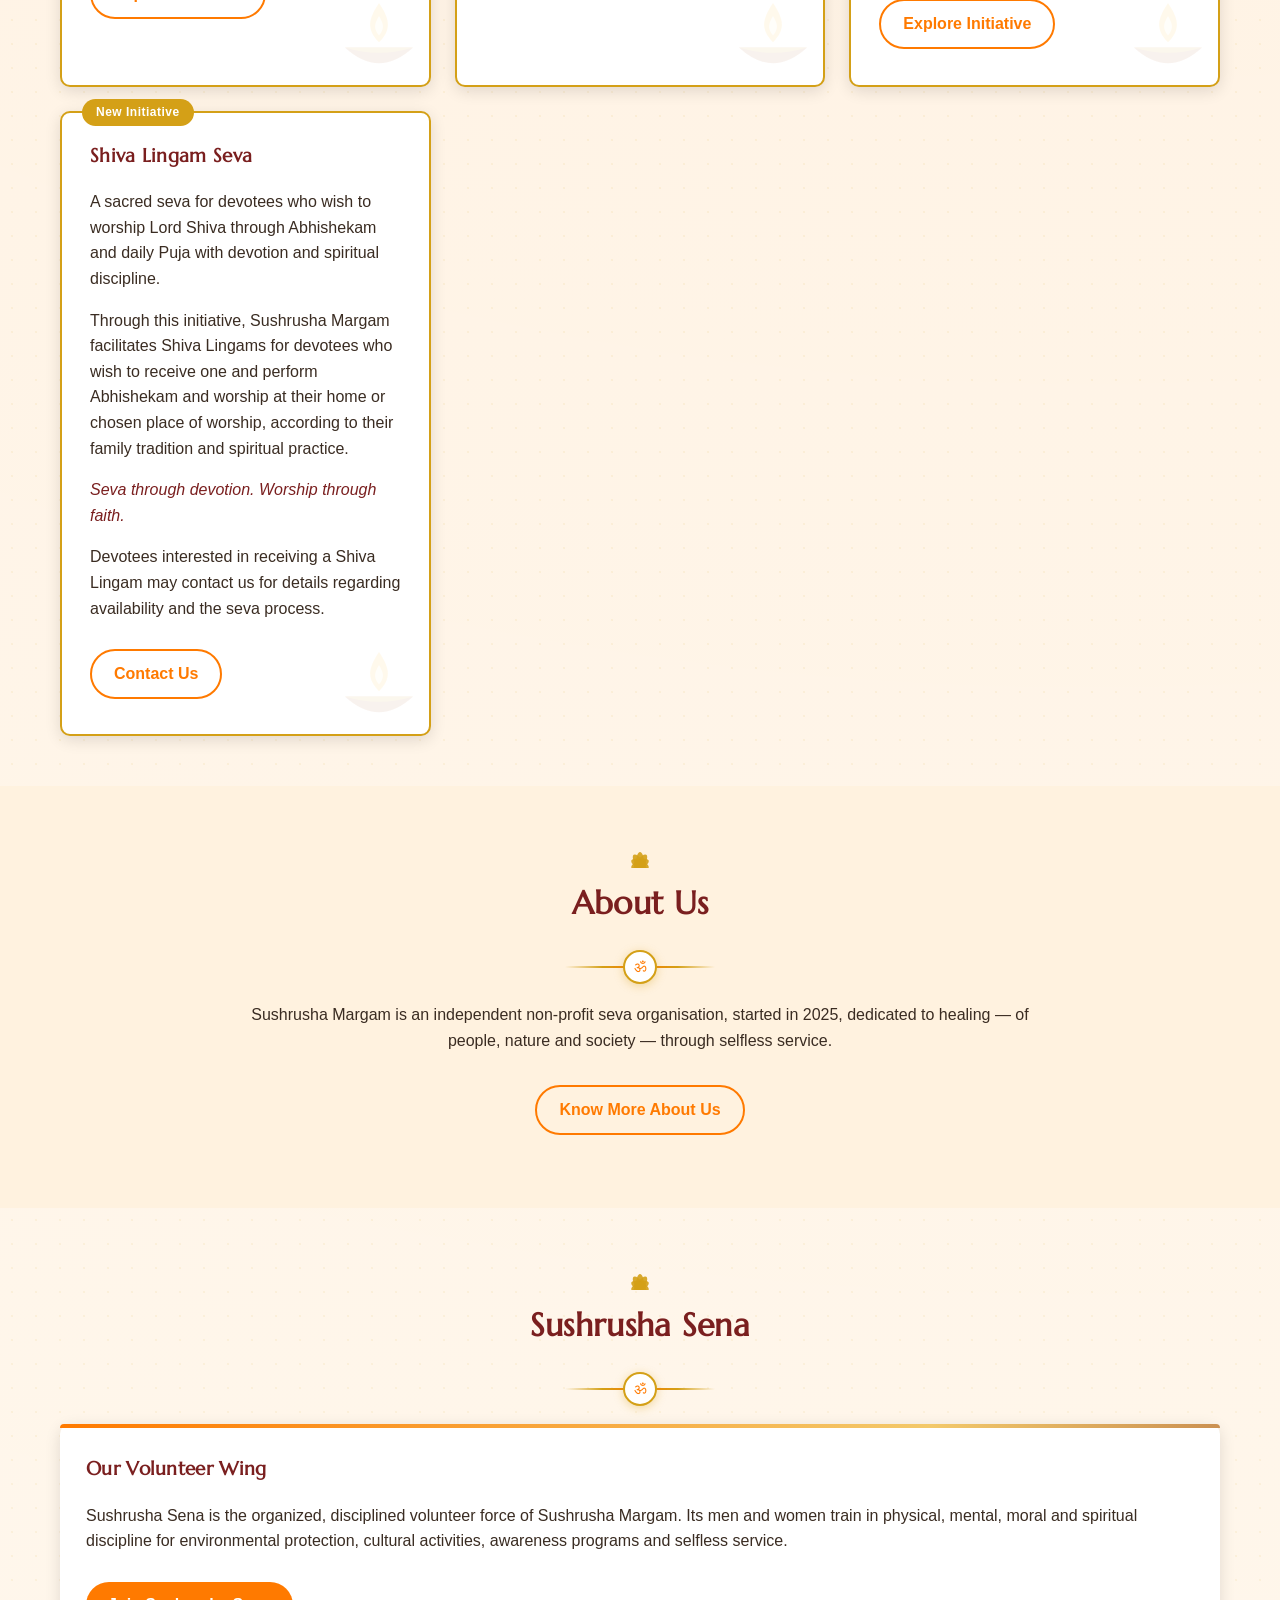
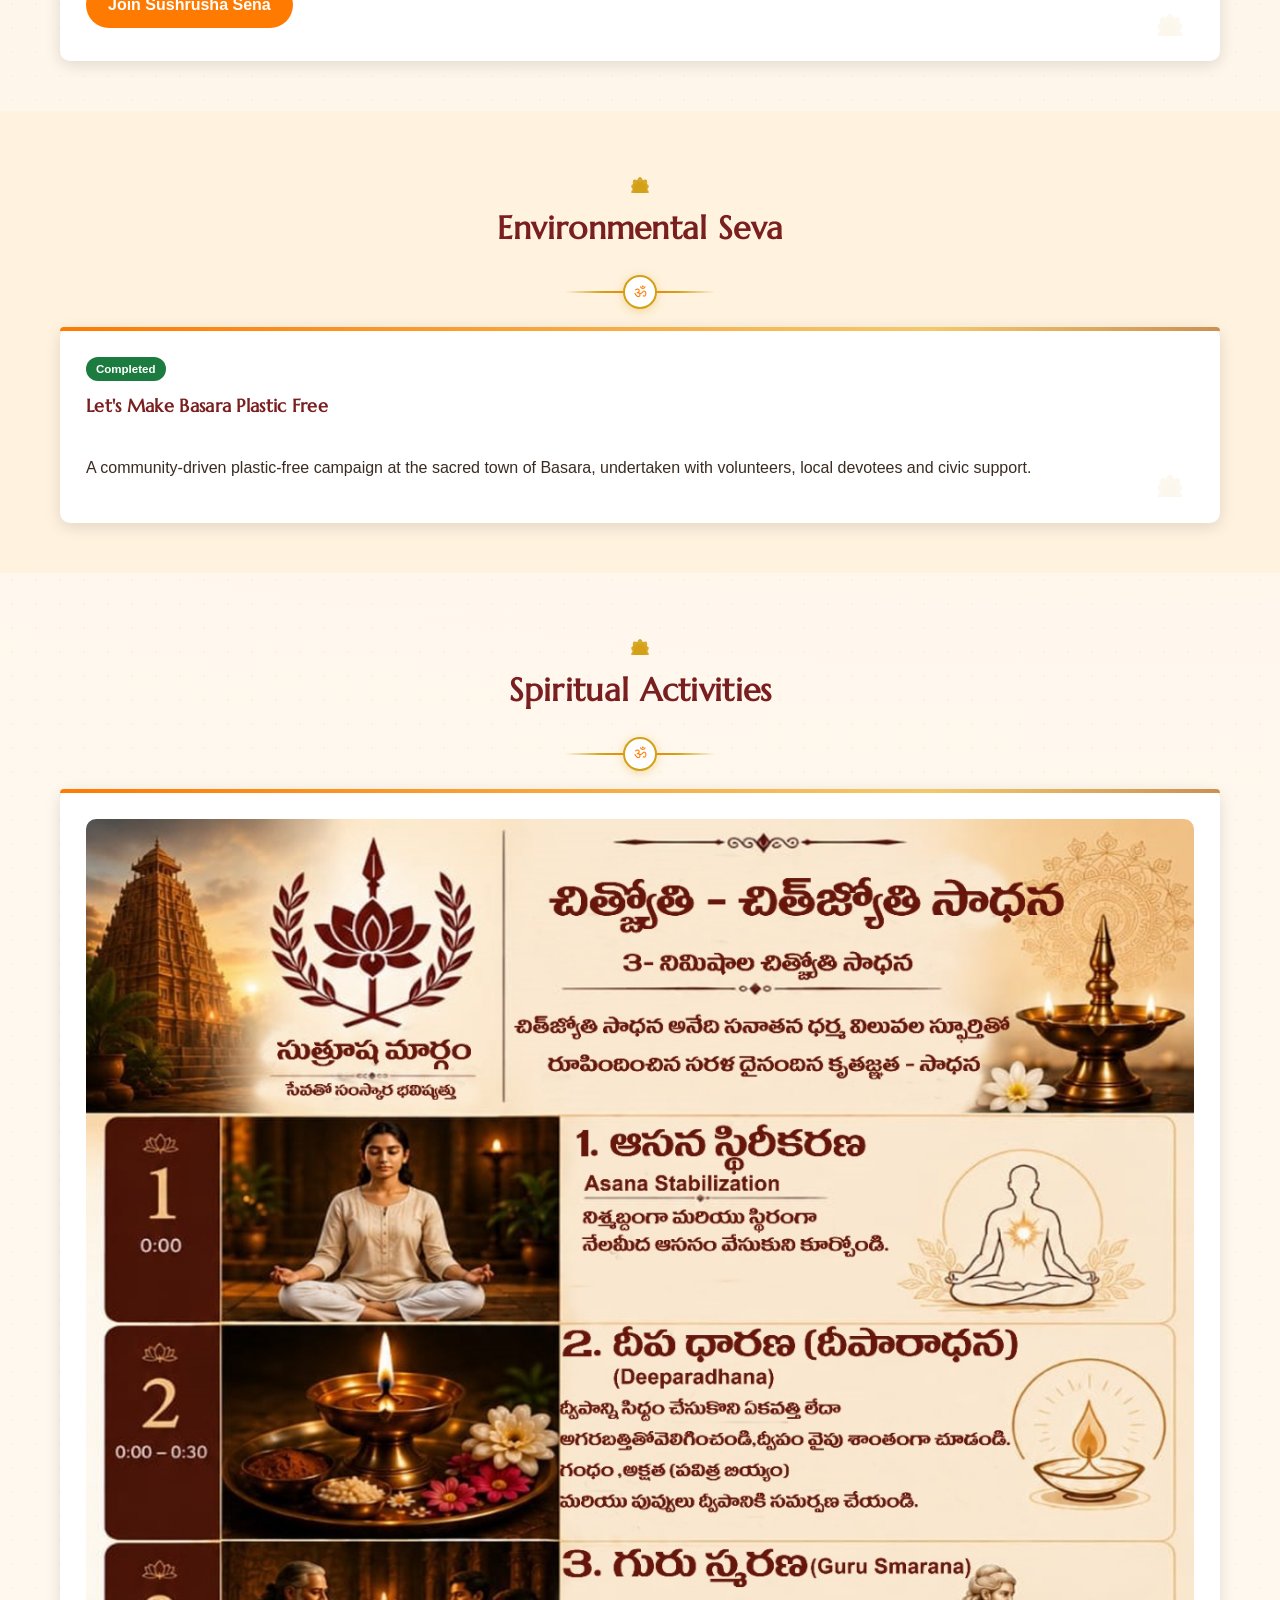
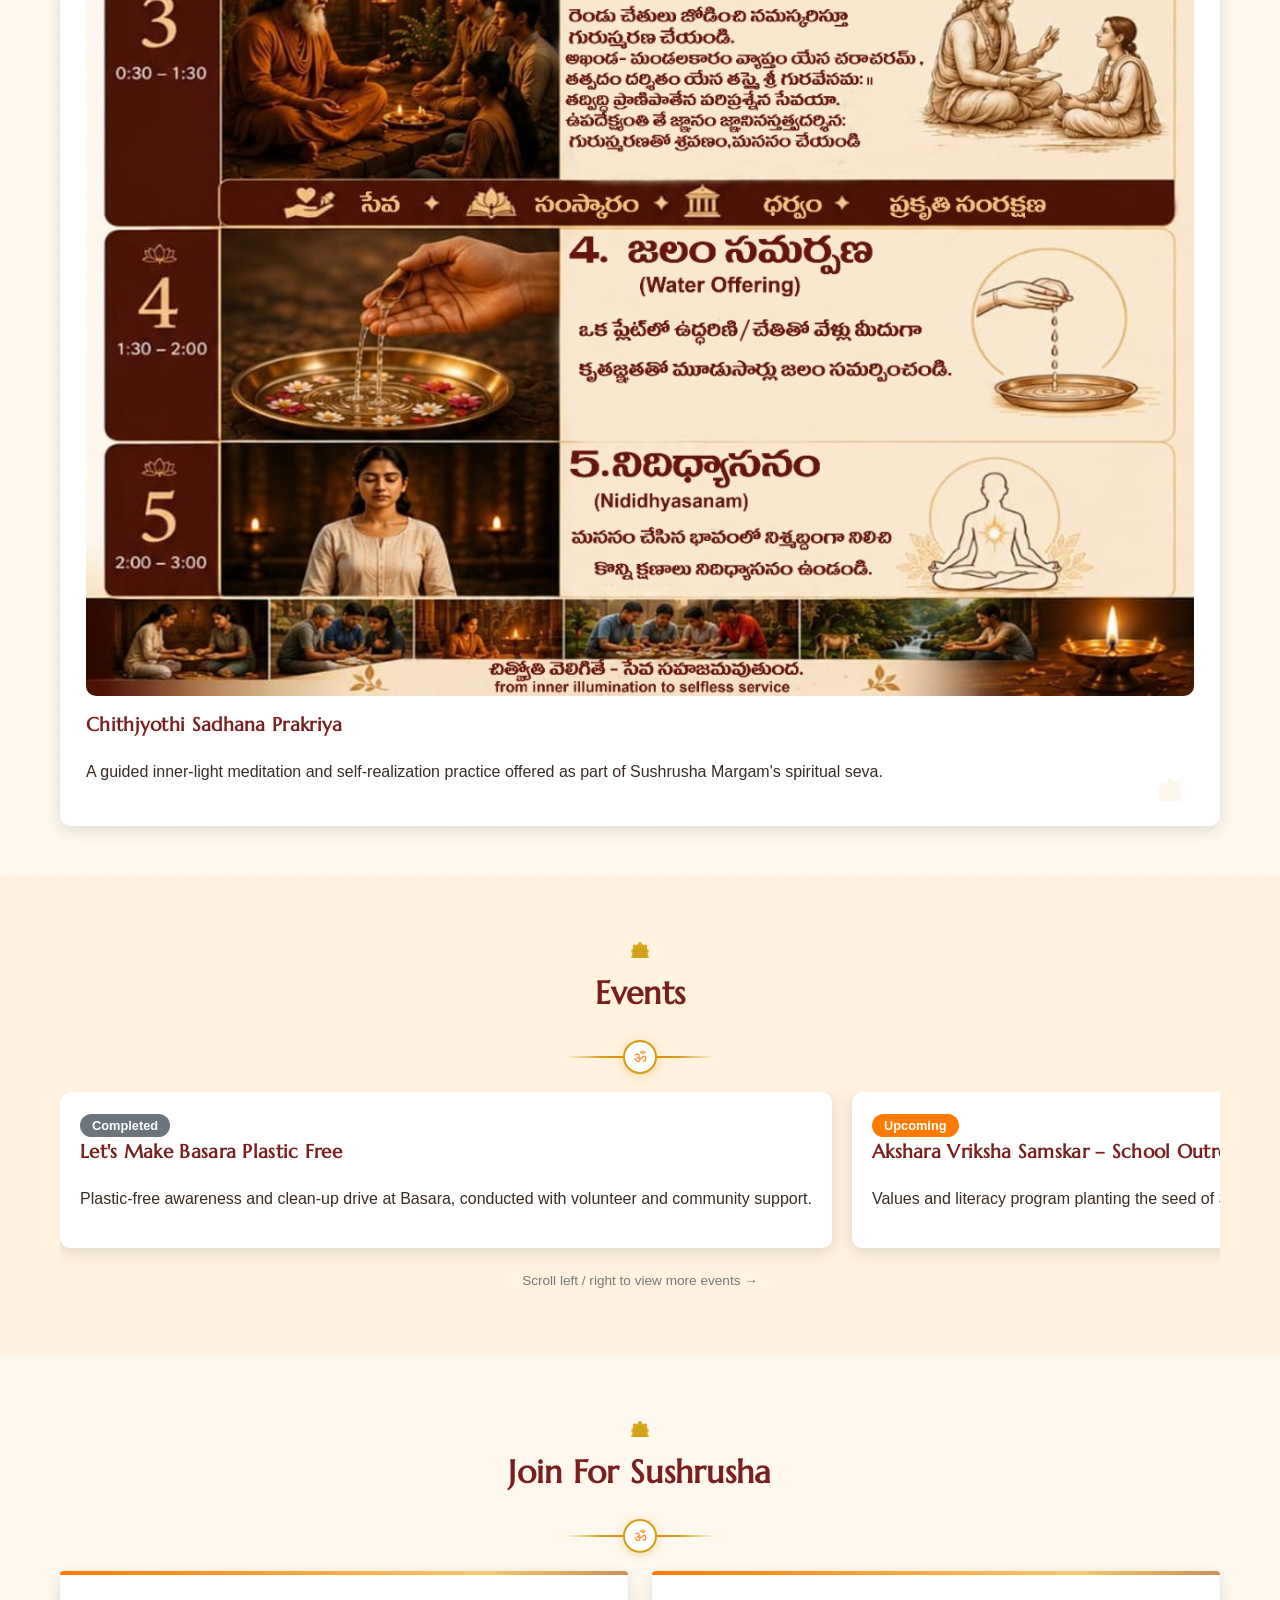
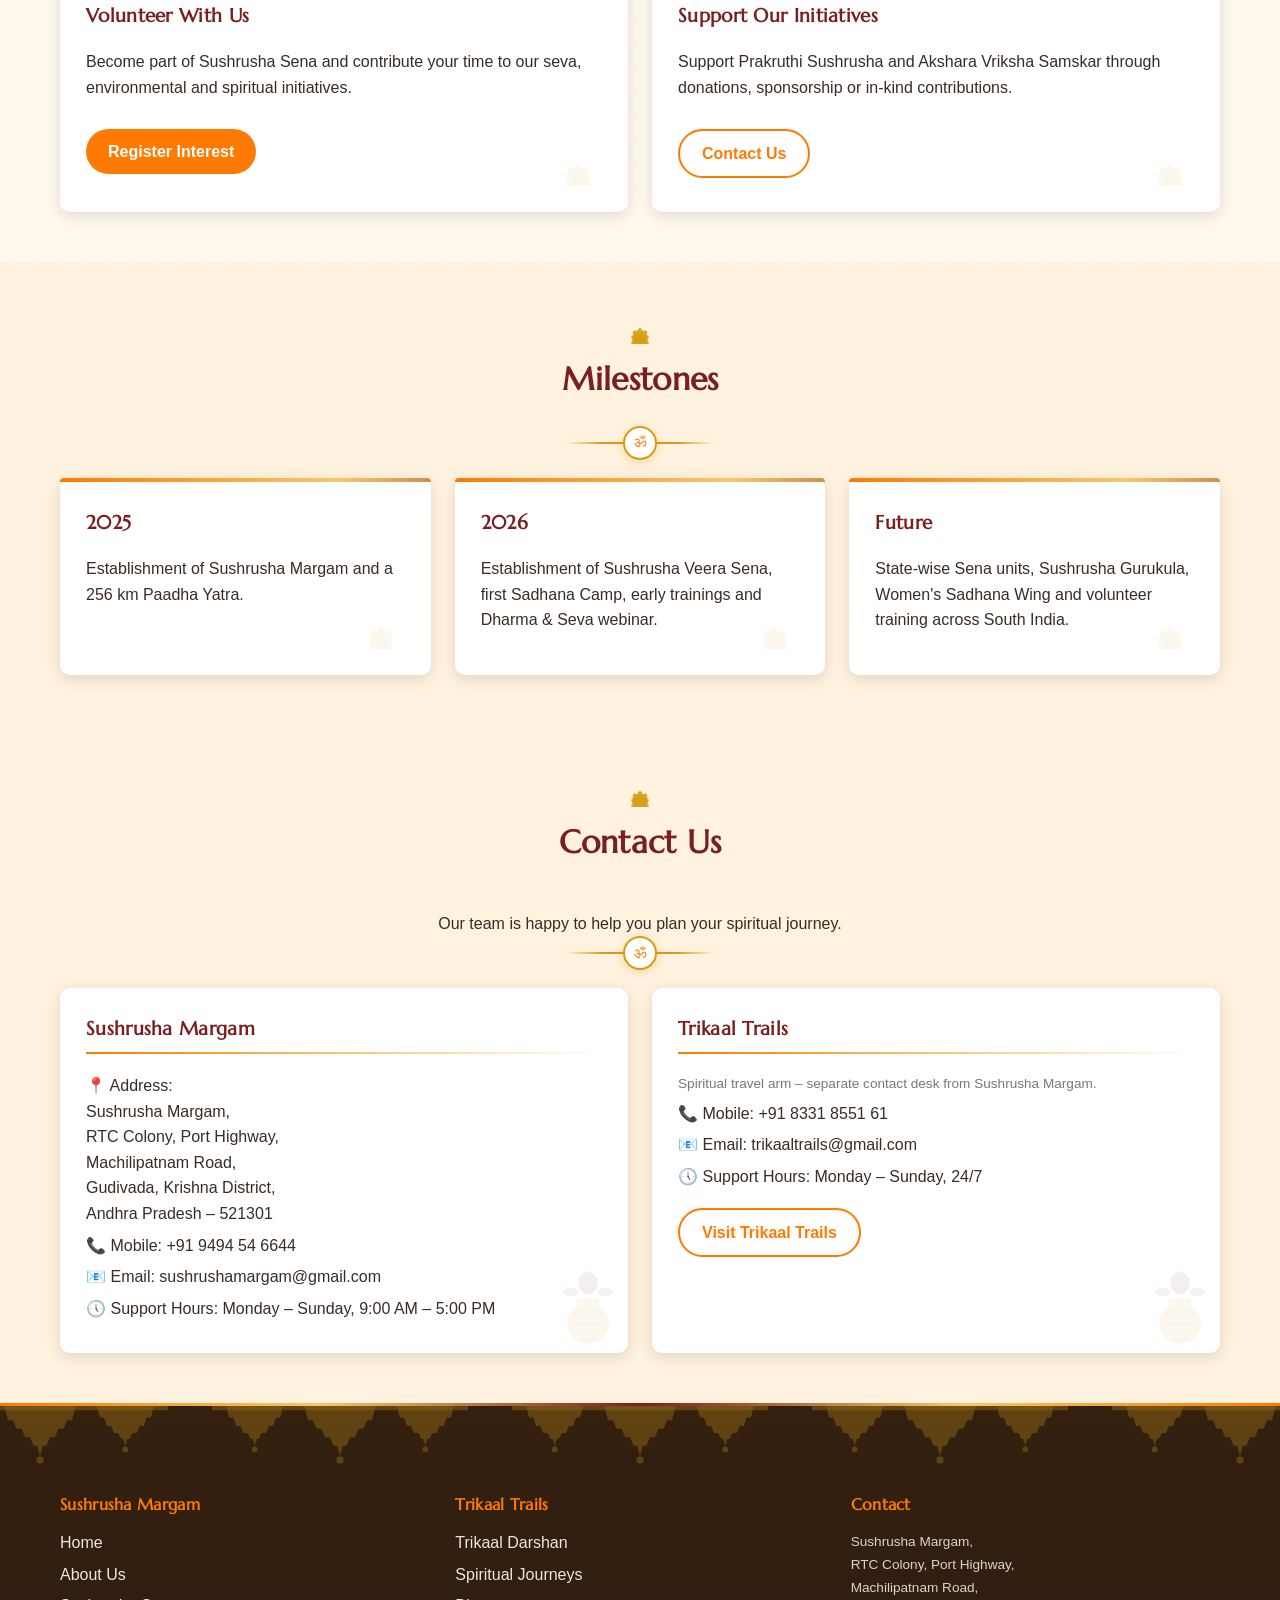
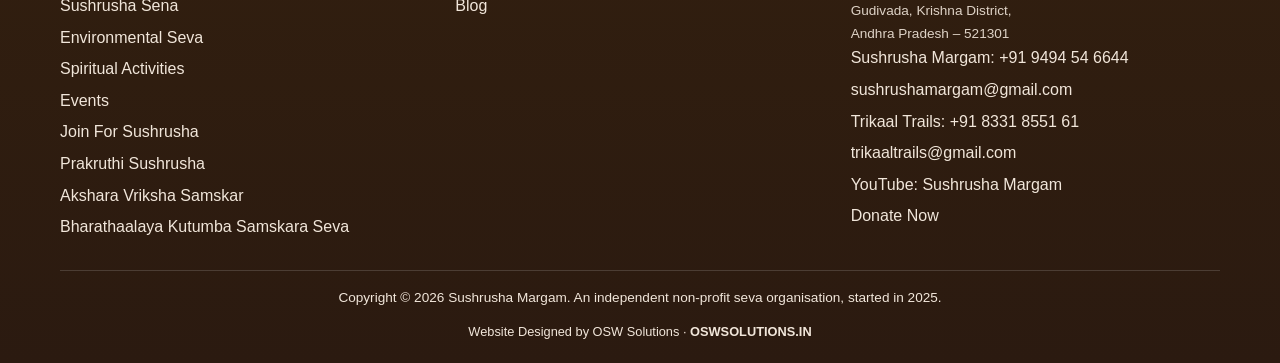
==== commit f9ba82ca: "Add spiritual journey pages and prepare for GitHub Pages deployment Adds new journey landing pages, " ====
--- a/index.html
+++ b/index.html
@@ -4,6 +4,8 @@
 <meta charset="UTF-8">
 <meta name="viewport" content="width=device-width, initial-scale=1.0">
 <title>Sushrusha Margam &ndash; Seva, Nature &amp; Spirituality</title>
+<meta name="description" content="Sushrusha Margam - an independent non-profit seva organisation for Seva, Sanskar, environmental awareness, temple seva and spiritual growth, with Trikaal Trails pilgrimage journeys.">
+<meta name="keywords" content="temple visit, Darshan Booking, Sacred journey, Pilgrimage tour, Spiritual retreat, Awakening, Enlightenment, Inner peace, Transformation, Breathwork, Meditation, Mindfulness, Rituals, Yoga, Chakras, Crystals, Energy healing, Grounding, Intuition, Cosmic connection, Divine, Gratitude, Purpose, Surrender, Sadhana, Chithjyothi, Jyothi, Spiritual journey, Darshan ticket, Yatra, Seva, Environmental, Temple renovation, Temple, Temple seva, Volunteer, Sushrusha, Spiritual way, Temple route map, Temple timings, Temple open, Temple close, Puja, Travel, Tour, Trips, Family, Group, Solo, Mantra, Prayer, Religion, Spiritual guidance, Wisdom, Soulwork, Selfcare, Reiki, Spirituality, Spiritual growth, Manifestation, God, Akashic, Consciousness, Empowerment, Historic Pilgrimages, Spiritual Retreat, Heritage temple, Cultural, Budget yatri, Hills, Shrine">
 <link rel="stylesheet" href="css/style.css">
 </head>
 <body>
@@ -43,7 +45,8 @@
           <a href="trikaal-trails.html" data-i18n="nav.trikaal">Trikaal Trails</a>
           <ul class="dropdown-menu">
             <li><a href="trikaal-trails.html#journeys" data-i18n="nav.trikaalDarshan">Trikaal Darshan</a></li>
-            <li><a href="trikaal-trails.html#packages" data-i18n="nav.spiritualJourney">Spiritual Journey</a></li>
+            <li><a href="spiritual-journeys.html" data-i18n="nav.spiritualJourney">Spiritual Journeys</a></li>
+            <li><a href="trikaal-trails.html#where-we-travel" data-i18n="nav.whereWeTravel">Where We Travel</a></li>
           </ul>
         </li>
         <li><a href="blog.html" data-i18n="nav.blog">Blog</a></li>
@@ -108,6 +111,19 @@
         supporting Vedic scholars and passing dharmic values to future generations.</p>
         <a href="bharathaalaya-seva.html" class="btn outline">Explore Initiative</a>
       </div>
+      <div class="initiative-card">
+        <span class="tag">New Initiative</span>
+        <h3>Shiva Lingam Seva</h3>
+        <p>A sacred seva for devotees who wish to worship Lord Shiva through Abhishekam and daily Puja with
+        devotion and spiritual discipline.</p>
+        <p>Through this initiative, Sushrusha Margam facilitates Shiva Lingams for devotees who wish to receive one
+        and perform Abhishekam and worship at their home or chosen place of worship, according to their family
+        tradition and spiritual practice.</p>
+        <p style="font-style:italic;color:var(--maroon);">Seva through devotion. Worship through faith.</p>
+        <p>Devotees interested in receiving a Shiva Lingam may contact us for details regarding availability and the
+        seva process.</p>
+        <a href="#contact" class="btn outline">Contact Us</a>
+      </div>
     </div>
   </div>
 </section>
@@ -265,6 +281,12 @@
     <div class="contact-grid">
       <div class="contact-card">
         <h3 data-i18n="contact.sushrusha">Sushrusha Margam</h3>
+        <p>&#128205; <span data-i18n="contact.address">Address</span>:<br>
+        Sushrusha Margam,<br>
+        RTC Colony, Port Highway,<br>
+        Machilipatnam Road,<br>
+        Gudivada, Krishna District,<br>
+        Andhra Pradesh &ndash; 521301</p>
         <p>&#128222; <span data-i18n="contact.mobile">Mobile</span>: +91 9494 54 6644</p>
         <p>&#128231; <span data-i18n="contact.email">Email</span>: sushrushamargam@gmail.com</p>
         <p>&#128340; <span data-i18n="contact.hours">Support Hours</span>: <span data-i18n="contact.sushrushaHours">Monday &ndash; Sunday, 9:00 AM &ndash; 5:00 PM</span></p>
@@ -303,12 +325,19 @@
         <h4>Trikaal Trails</h4>
         <ul>
           <li><a href="trikaal-trails.html">Trikaal Darshan</a></li>
-          <li><a href="trikaal-trails.html#packages">Spiritual Journey</a></li>
+          <li><a href="spiritual-journeys.html">Spiritual Journeys</a></li>
           <li><a href="blog.html">Blog</a></li>
         </ul>
       </div>
       <div>
         <h4>Contact</h4>
+        <address class="footer-address">
+          Sushrusha Margam,<br>
+          RTC Colony, Port Highway,<br>
+          Machilipatnam Road,<br>
+          Gudivada, Krishna District,<br>
+          Andhra Pradesh &ndash; 521301
+        </address>
         <ul>
           <li>Sushrusha Margam: +91 9494 54 6644</li>
           <li>sushrushamargam@gmail.com</li>
--- a/css/style.css
+++ b/css/style.css
@@ -21,6 +21,7 @@
   color: var(--text);
   background: var(--cream);
   line-height: 1.6;
+  overflow-x: hidden;
 }
 
 h1, h2, h3, h4 { color: var(--maroon); margin-top: 0; }
@@ -224,6 +225,19 @@
 .package-card .meta { font-size: 0.88rem; color: #555; margin: 4px 0; }
 .package-card .price { font-weight: 800; color: var(--maroon); font-size: 1.1rem; margin-top: auto; padding-top: 10px; }
 
+/* ---- Inclusions / Exclusions / Price panels (journey detail + listing) ---- */
+.package-info { display: grid; grid-template-columns: repeat(auto-fit, minmax(260px, 1fr)); gap: 22px; margin-top: 10px; }
+.info-panel { background: #fff; border-radius: var(--radius); box-shadow: var(--shadow); padding: 24px; border-top: 4px solid var(--gold); }
+.info-panel.incl { border-top-color: var(--green); }
+.info-panel.excl { border-top-color: var(--maroon); }
+.info-panel h3 { font-size: 1.1rem; margin-bottom: 12px; }
+.info-panel ul { padding-left: 20px; margin: 0; }
+.info-panel ul li { margin-bottom: 7px; }
+.price-note { background: #fff2df; border-left: 4px solid var(--gold); border-radius: 6px; padding: 16px 20px; font-size: 0.92rem; }
+
+/* ---- Footer address block ---- */
+.footer-address { font-size: 0.85rem; line-height: 1.7; opacity: 0.9; font-style: normal; }
+
 /* ---- Journeys table + horizontal scroll ---- */
 .scroll-x {
   overflow-x: auto;
@@ -257,7 +271,7 @@
 .status-pill.upcoming { background: var(--saffron); }
 .status-pill.completed { background: #6c757d; }
 
-.journey-filter { display: flex; justify-content: center; gap: 14px; margin-bottom: 24px; }
+.journey-filter { display: flex; flex-wrap: wrap; justify-content: center; gap: 12px; margin-bottom: 24px; }
 .journey-filter button { background: #fff; border: 2px solid var(--maroon); color: var(--maroon); padding: 8px 20px; border-radius: 30px; font-weight: 700; cursor: pointer; }
 .journey-filter button.active { background: var(--maroon); color: #fff; }
 
@@ -778,6 +792,214 @@
   .hero-lamps i:nth-child(n+4) { display: none; }
 }
 
+/* =====================================================================
+   JOURNEY CARDS
+   The Spiritual Journeys listing shows one card per pilgrimage: just
+   enough to browse and compare. Routes, day-wise itineraries and package
+   inclusions live on each journey's own detail page.
+   ===================================================================== */
+
+.journeys-grid {
+  display: grid;
+  grid-template-columns: repeat(auto-fill, minmax(min(330px, 100%), 1fr));
+  gap: 28px;
+}
+
+.journey-card {
+  display: flex;
+  flex-direction: column;
+  min-width: 0;
+  background: #fff;
+  border: 1px solid rgba(212,160,23,0.30);
+  border-radius: 16px;
+  overflow: hidden;
+  box-shadow: 0 6px 20px rgba(122,31,31,0.10);
+  transition: transform 0.4s var(--ease-soft), box-shadow 0.4s var(--ease-soft), border-color 0.4s;
+}
+.journey-card:hover {
+  transform: translateY(-8px);
+  border-color: var(--gold);
+  box-shadow: 0 22px 44px rgba(122,31,31,0.20);
+}
+
+/* ---- Banner: temple skyline over an aarti gradient ---- */
+.journey-card .jc-banner {
+  position: relative;
+  min-height: 128px;
+  padding: 18px 22px 34px;
+  background: linear-gradient(135deg, #5d1414 0%, var(--maroon) 38%, #c4551a 76%, var(--saffron) 100%);
+  color: #fff;
+  overflow: hidden;
+  display: flex;
+  flex-direction: column;
+  justify-content: flex-end;
+}
+.journey-card .jc-banner::before {
+  content: '\0950';
+  position: absolute; right: 14px; top: 50%;
+  transform: translateY(-50%);
+  font-size: 5.6rem; line-height: 1;
+  font-family: 'Noto Serif Telugu', serif;
+  color: #fff; opacity: 0.13;
+  pointer-events: none;
+}
+.journey-card .jc-banner::after {
+  content: '';
+  position: absolute; left: 0; right: 0; bottom: 0;
+  height: 42px;
+  background-image: var(--art-gopuram-light);
+  background-repeat: repeat-x;
+  background-position: bottom center;
+  background-size: 220px 42px;
+  pointer-events: none;
+}
+.journey-card .jc-status {
+  position: absolute; top: 14px; right: 14px;
+  z-index: 2;
+}
+.journey-card .jc-dates {
+  position: relative; z-index: 2;
+  font-family: 'Marcellus', Georgia, serif;
+  font-size: 1.12rem;
+  letter-spacing: 0.3px;
+  text-shadow: 0 2px 10px rgba(0,0,0,0.3);
+}
+.journey-card .jc-region {
+  position: relative; z-index: 2;
+  font-size: 0.72rem;
+  font-weight: 700;
+  letter-spacing: 1.4px;
+  text-transform: uppercase;
+  opacity: 0.85;
+  margin-bottom: 4px;
+}
+
+/* ---- Body: title, one-line route, quick facts ---- */
+.journey-card .jc-body { padding: 22px 24px 0; flex: 1 1 auto; min-width: 0; }
+.journey-card .jc-body h3, .journey-card .jc-route { overflow-wrap: anywhere; }
+.journey-card .jc-body h3 {
+  font-size: 1.16rem;
+  line-height: 1.38;
+  margin: 0 0 10px;
+}
+.journey-card .jc-route {
+  font-size: 0.9rem;
+  color: #6d5a4b;
+  margin: 0 0 16px;
+}
+.journey-card .jc-chips { display: flex; flex-wrap: wrap; gap: 8px; }
+.journey-card .jc-chips span {
+  background: #fff4e3;
+  border: 1px solid rgba(212,160,23,0.38);
+  color: var(--maroon);
+  font-size: 0.76rem;
+  font-weight: 700;
+  padding: 4px 12px;
+  border-radius: 20px;
+  white-space: nowrap;
+}
+
+/* ---- Foot: price and the single call to action ---- */
+.journey-card .jc-foot {
+  display: flex;
+  align-items: center;
+  justify-content: space-between;
+  gap: 14px;
+  flex-wrap: wrap;
+  min-width: 0;
+  margin-top: 20px;
+  padding: 16px 24px 22px;
+  border-top: 1px dashed rgba(212,160,23,0.45);
+}
+.journey-card .jc-price strong {
+  display: block;
+  font-family: 'Marcellus', Georgia, serif;
+  font-size: 1.3rem;
+  color: var(--maroon);
+  line-height: 1.2;
+}
+.journey-card .jc-price small { font-size: 0.72rem; color: #8a7565; }
+.journey-card .jc-foot .btn { margin-top: 0; padding: 9px 20px; font-size: 0.9rem; }
+.journey-card.is-completed .jc-banner { filter: saturate(0.55); }
+
+/* Shown by main.js when a filter matches nothing. */
+.journeys-empty {
+  display: none;
+  text-align: center;
+  color: #8a7565;
+  padding: 30px 0 0;
+}
+.journeys-empty.show { display: block; }
+
+/* =====================================================================
+   JOURNEY DETAIL PAGE
+   ===================================================================== */
+
+.journey-hero .journey-facts {
+  display: flex;
+  flex-wrap: wrap;
+  gap: 10px;
+  justify-content: center;
+  margin-top: 18px;
+  position: relative;
+  z-index: 2;
+}
+.journey-hero .journey-facts span {
+  background: rgba(255,255,255,0.16);
+  border: 1px solid rgba(255,255,255,0.38);
+  backdrop-filter: blur(4px);
+  padding: 7px 16px;
+  border-radius: 24px;
+  font-size: 0.86rem;
+  font-weight: 600;
+}
+.journey-hero .status-pill { position: relative; z-index: 2; display: inline-block; margin-bottom: 12px; }
+
+.journey-breadcrumb { font-size: 0.88rem; color: #8a7565; padding: 18px 0 0; }
+.journey-breadcrumb a { font-weight: 600; }
+
+.journey-summary {
+  display: grid;
+  grid-template-columns: repeat(auto-fit, minmax(170px, 1fr));
+  gap: 14px;
+  margin: 0 0 28px;
+}
+.journey-summary div {
+  background: #fff;
+  border: 1px solid rgba(212,160,23,0.30);
+  border-radius: 12px;
+  padding: 16px 18px;
+}
+.journey-summary dt, .journey-summary .label {
+  font-size: 0.72rem;
+  font-weight: 700;
+  letter-spacing: 1.1px;
+  text-transform: uppercase;
+  color: #a08a74;
+  margin-bottom: 4px;
+}
+.journey-summary .value { font-family: 'Marcellus', Georgia, serif; font-size: 1.05rem; color: var(--maroon); }
+
+.journey-cta { display: flex; flex-wrap: wrap; gap: 14px; align-items: center; margin-top: 26px; }
+.journey-cta .btn { margin-top: 0; }
+
+.experience-tags { display: flex; flex-wrap: wrap; gap: 8px; margin: 4px 0 18px; padding: 0; }
+.experience-tags span {
+  background: #fff4e3;
+  border: 1px solid rgba(212,160,23,0.38);
+  color: var(--green);
+  font-size: 0.8rem;
+  font-weight: 700;
+  padding: 4px 12px;
+  border-radius: 20px;
+}
+.journey-detail > p strong { color: var(--maroon); }
+
+@media (max-width: 520px) {
+  .journeys-grid { grid-template-columns: 1fr; }
+  .journey-card .jc-banner::before { font-size: 4.4rem; }
+}
+
 /* Respect users who prefer less motion. */
 @media (prefers-reduced-motion: reduce) {
   * { animation-duration: 0.001ms !important; animation-iteration-count: 1 !important; transition-duration: 0.001ms !important; scroll-behavior: auto !important; }
